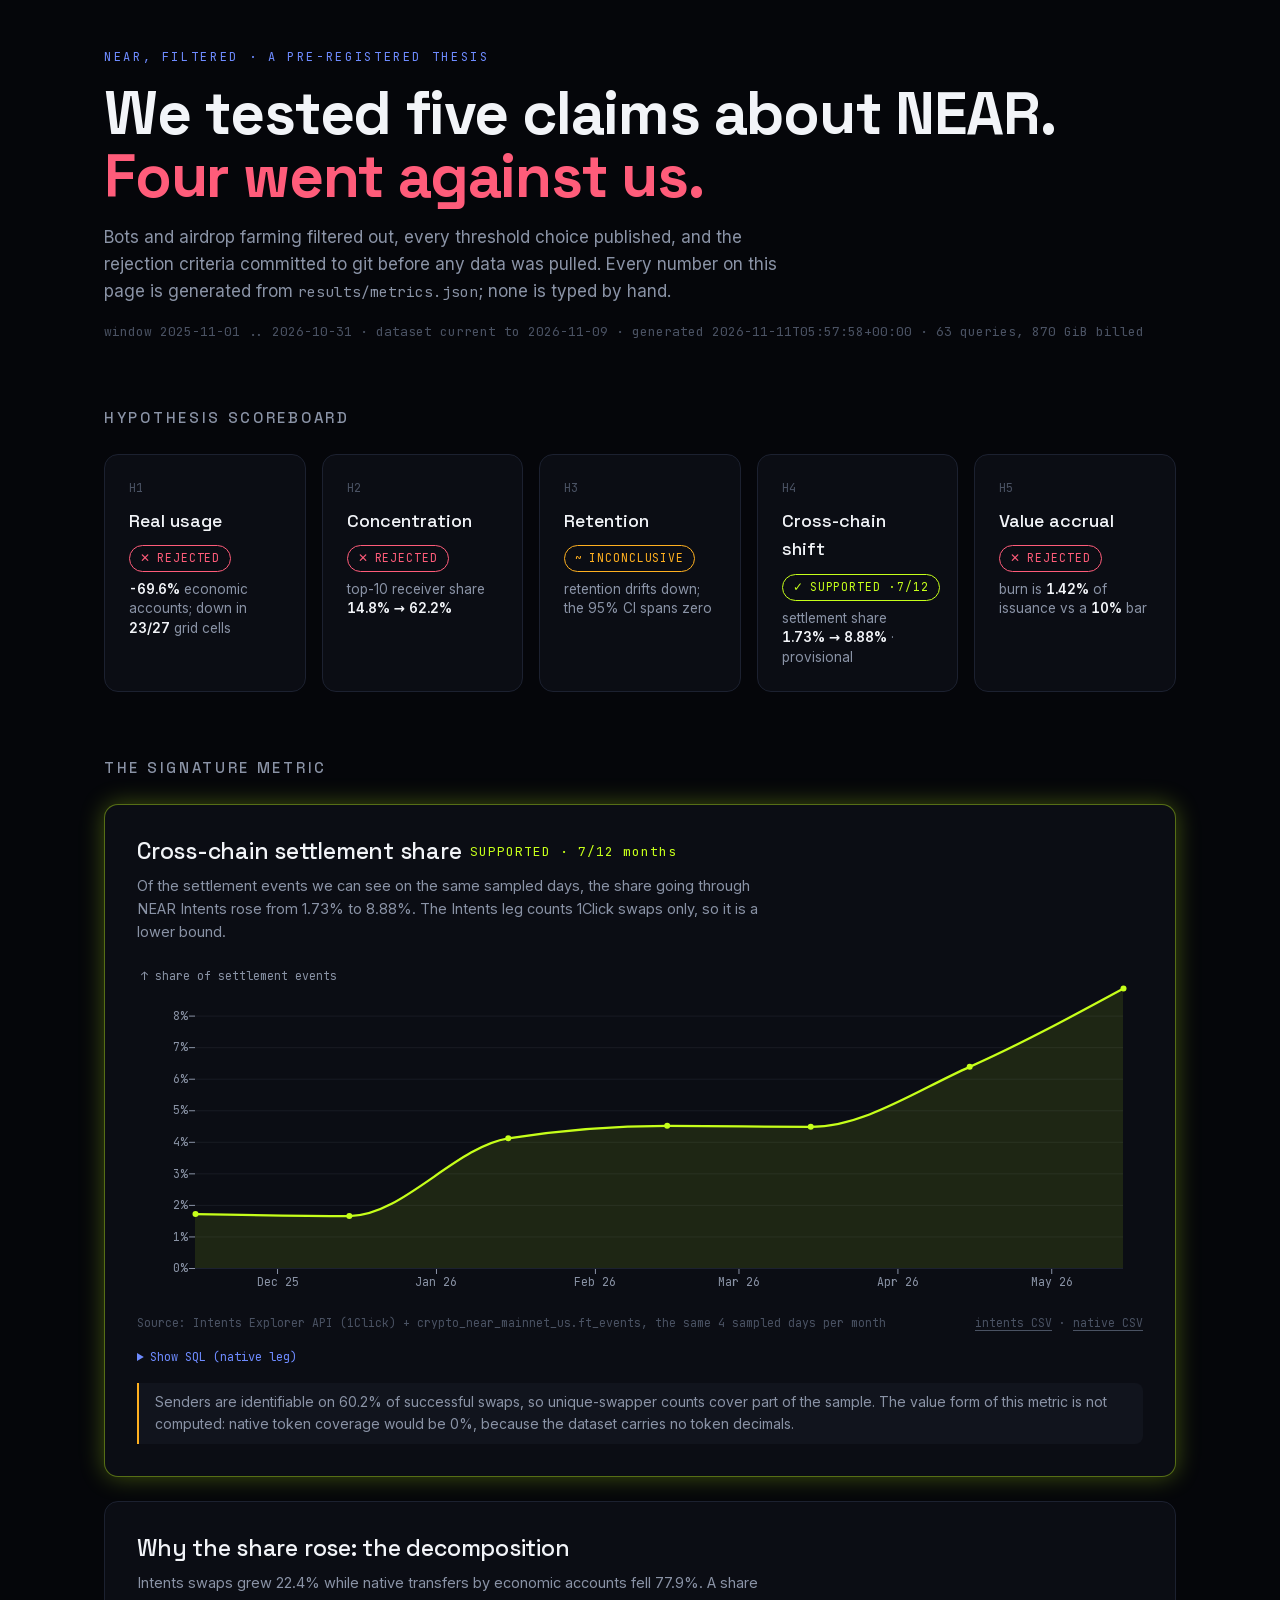
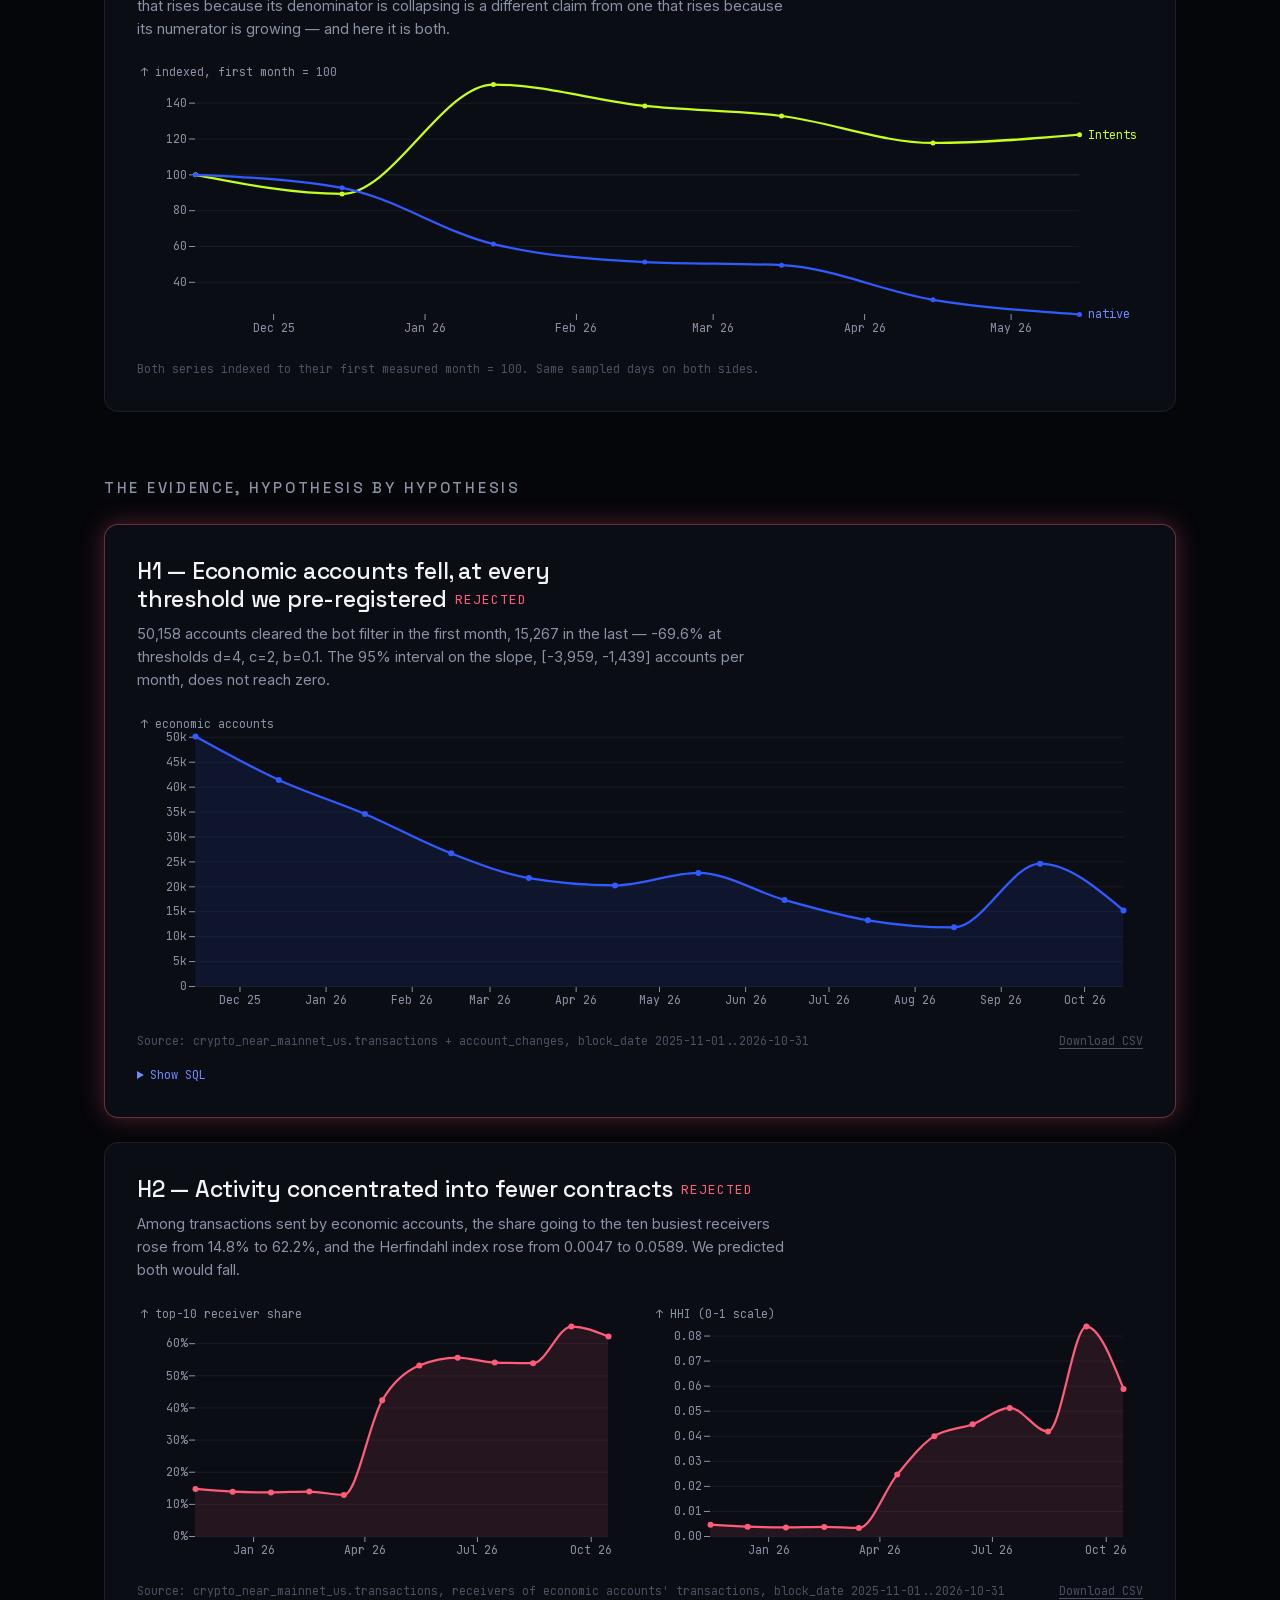
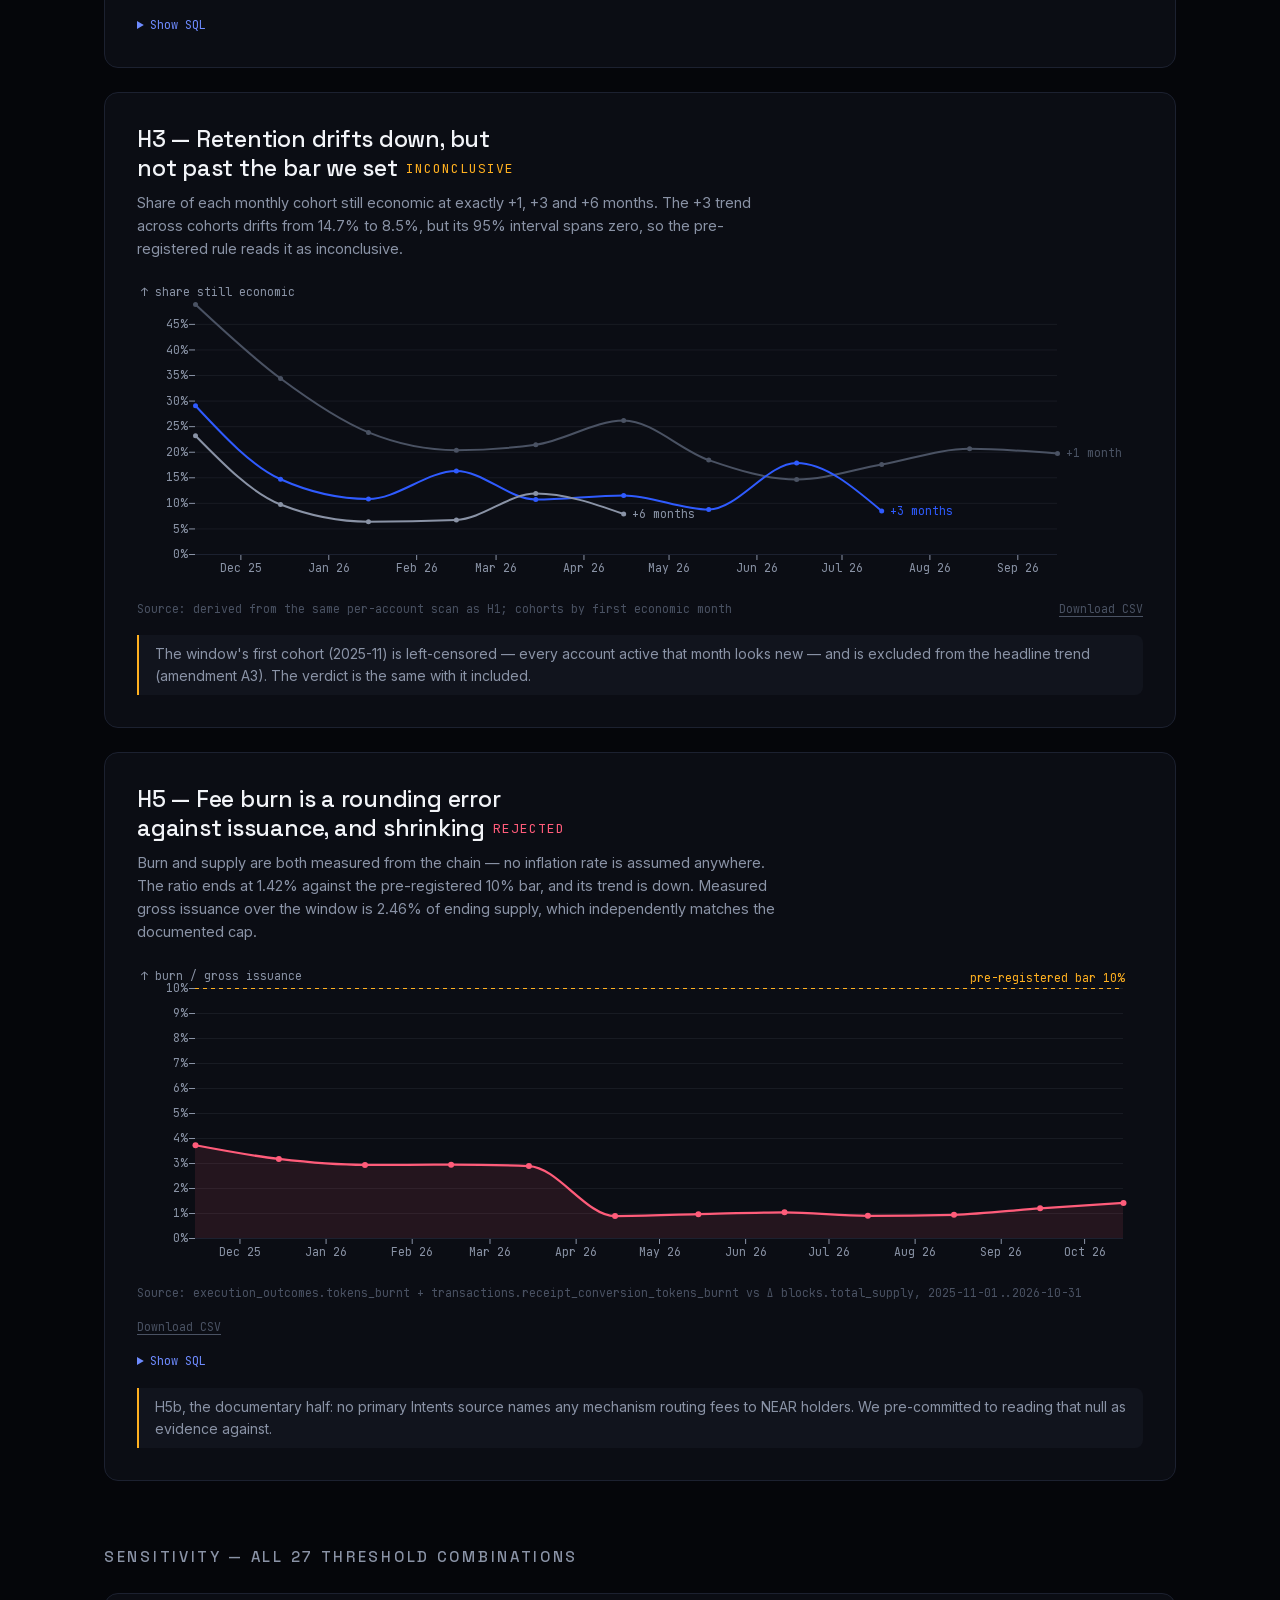
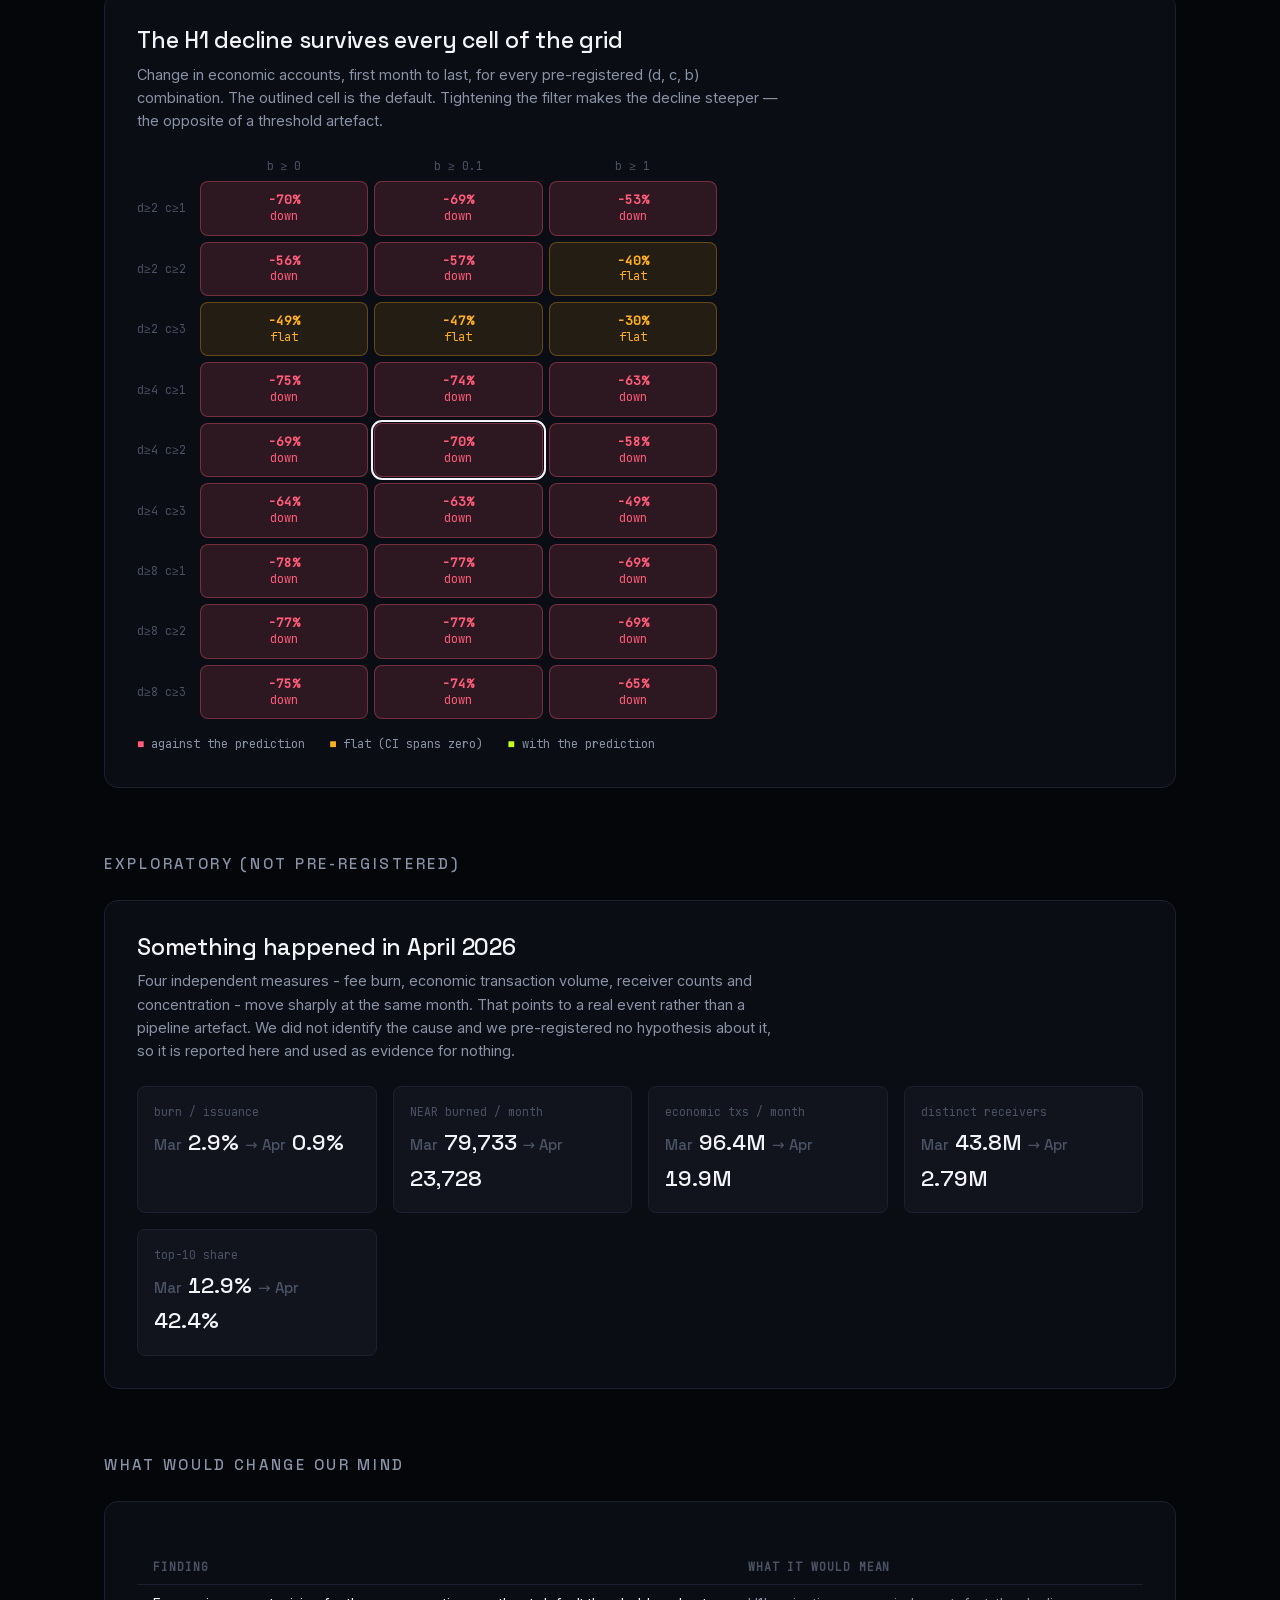
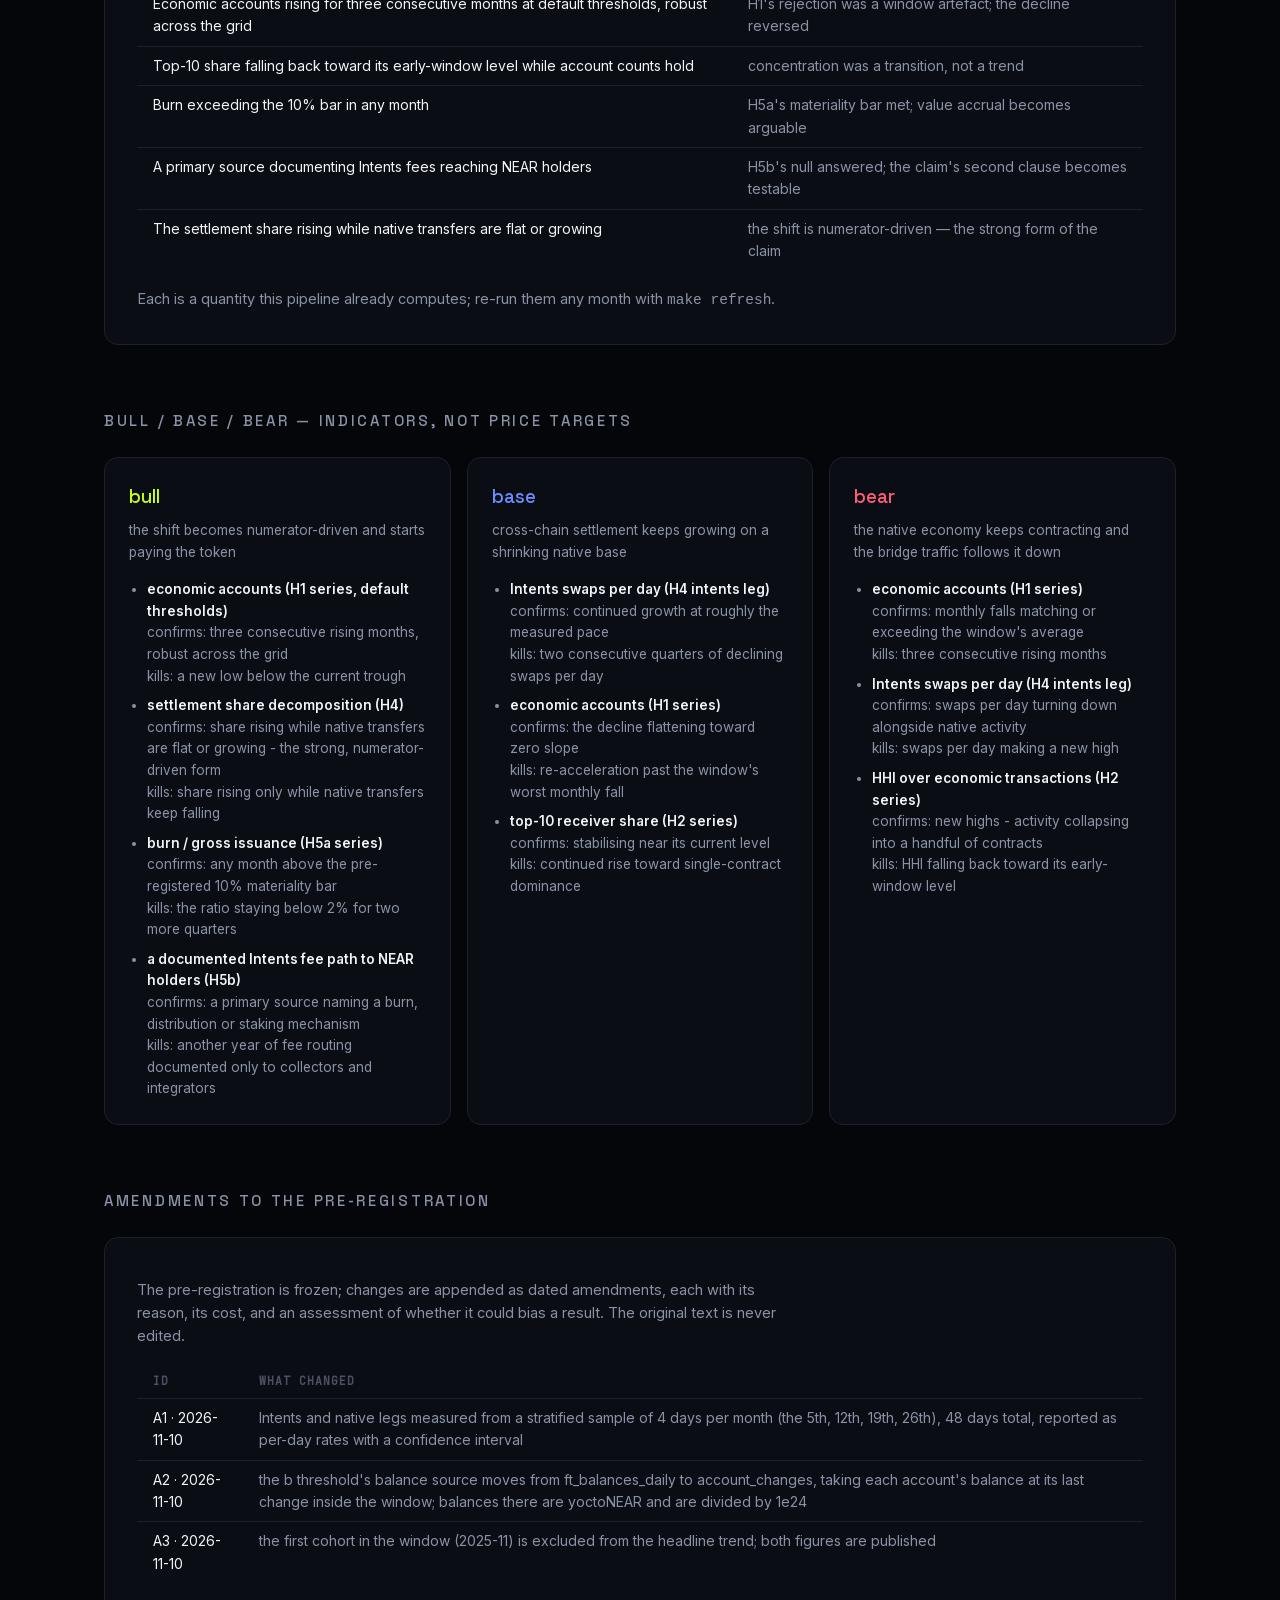
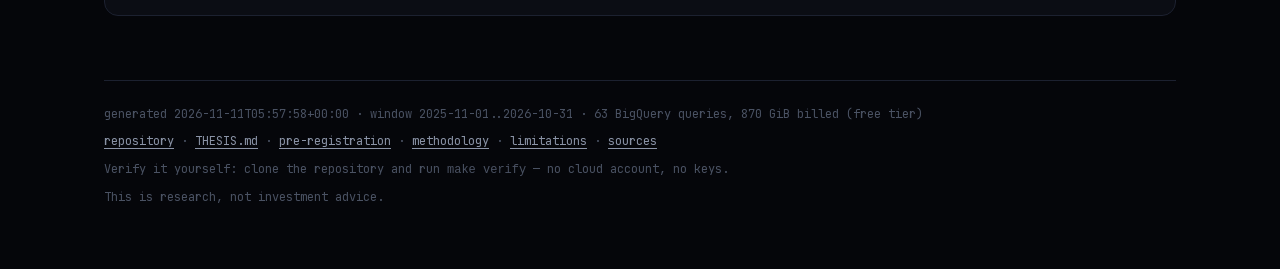
==== site/index.html @ 2d5d74ad "feat: the dashboard One static page: hypothesis scoreboard, the settlement-share signature chart wit" ====
<!doctype html>
<html lang="en">
<head>
<meta charset="utf-8">
<meta name="viewport" content="width=device-width, initial-scale=1">
<title>NEAR, Filtered</title>
<meta name="description" content="A pre-registered, reproducible investment thesis on NEAR. Four of five predictions went against us; we published anyway.">
<link rel="stylesheet" href="styles/fonts.css">
<link rel="stylesheet" href="styles/tokens.css">
<link rel="stylesheet" href="styles/main.css">
</head>
<body>
<a class="skip" href="#signature">Skip to the signature metric</a>

<header>
  <div class="eyebrow">NEAR, Filtered · a pre-registered thesis</div>
  <h1>We tested five claims about NEAR.<br>
      <span class="against">Four went against us.</span></h1>
  <p class="sub">Bots and airdrop farming filtered out, every threshold choice published,
     and the rejection criteria committed to git before any data was pulled.
     Every number on this page is generated from
     <code>results/metrics.json</code>; none is typed by hand.</p>
  <div class="windowline" id="windowline">loading…</div>
</header>

<section aria-label="Hypothesis scoreboard">
  <h2>Hypothesis scoreboard</h2>
  <div class="board" id="board"></div>
</section>

<section id="signature" aria-label="Cross-chain settlement share">
  <h2>The signature metric</h2>
  <div class="panel sig">
    <h3 id="h4-title">Cross-chain settlement share<span class="vw supported" id="h4-vw"></span></h3>
    <p class="plain" id="h4-plain"></p>
    <div class="figure" id="h4-chart" role="img" aria-label="Monthly cross-chain settlement share"></div>
    <div class="source"><span id="h4-source"></span>
      <span><a href="data/h4_intents_daily.csv" download>intents CSV</a> · <a href="data/h4_native_leg.csv" download>native CSV</a></span></div>
    <details class="sql"><summary>Show SQL (native leg)</summary><pre data-sql="sql/h4_native_leg.sql">loading…</pre></details>
    <div class="note" id="h4-note"></div>
  </div>
  <div class="panel">
    <h3>Why the share rose: the decomposition</h3>
    <p class="plain" id="h4d-plain"></p>
    <div class="figure" id="h4d-chart" role="img" aria-label="Intents swaps and native transfers, indexed to their first month"></div>
    <div class="source"><span>Both series indexed to their first measured month = 100. Same sampled days on both sides.</span></div>
  </div>
</section>

<section aria-label="Evidence, one panel per hypothesis">
  <h2>The evidence, hypothesis by hypothesis</h2>

  <div class="panel against-glow" id="h1">
    <h3>H1 — Economic accounts fell, at every threshold we pre-registered<span class="vw rejected" id="h1-vw"></span></h3>
    <p class="plain" id="h1-plain"></p>
    <div class="figure" id="h1-chart" role="img" aria-label="Monthly economic accounts"></div>
    <div class="source"><span id="h1-source"></span><a href="data/h1_series.csv" download>Download CSV</a></div>
    <details class="sql"><summary>Show SQL</summary><pre data-sql="sql/h1_accounts.sql">loading…</pre></details>
  </div>

  <div class="panel" id="h2">
    <h3>H2 — Activity concentrated into fewer contracts<span class="vw rejected" id="h2-vw"></span></h3>
    <p class="plain" id="h2-plain"></p>
    <div class="cols">
      <div class="figure" id="h2-chart-a" role="img" aria-label="Top-10 receiver share by month"></div>
      <div class="figure" id="h2-chart-b" role="img" aria-label="HHI by month"></div>
    </div>
    <div class="source"><span id="h2-source"></span><a href="data/h2_concentration.csv" download>Download CSV</a></div>
    <details class="sql"><summary>Show SQL</summary><pre data-sql="sql/h2_concentration.sql">loading…</pre></details>
  </div>

  <div class="panel" id="h3">
    <h3>H3 — Retention drifts down, but not past the bar we set<span class="vw inconclusive" id="h3-vw"></span></h3>
    <p class="plain" id="h3-plain"></p>
    <div class="figure" id="h3-chart" role="img" aria-label="Cohort retention at one, three and six months"></div>
    <div class="source"><span>Source: derived from the same per-account scan as H1; cohorts by first economic month</span><a href="data/h3_cohorts.csv" download>Download CSV</a></div>
    <div class="note" id="h3-note"></div>
  </div>

  <div class="panel" id="h5">
    <h3>H5 — Fee burn is a rounding error against issuance, and shrinking<span class="vw rejected" id="h5-vw"></span></h3>
    <p class="plain" id="h5-plain"></p>
    <div class="figure" id="h5-chart" role="img" aria-label="Burn as a share of gross issuance, with the pre-registered 10 percent bar"></div>
    <div class="source"><span id="h5-source"></span><a href="data/h5_value_accrual.csv" download>Download CSV</a></div>
    <details class="sql"><summary>Show SQL</summary><pre data-sql="sql/h5_value_accrual.sql">loading…</pre></details>
    <div class="note" id="h5-note"></div>
  </div>
</section>

<section aria-label="Sensitivity analysis">
  <h2>Sensitivity — all 27 threshold combinations</h2>
  <div class="panel">
    <h3>The H1 decline survives every cell of the grid</h3>
    <p class="plain">Change in economic accounts, first month to last, for every pre-registered
       (d, c, b) combination. The outlined cell is the default. Tightening the filter makes the
       decline steeper — the opposite of a threshold artefact.</p>
    <div class="figure heat" id="heat"></div>
    <div class="legend">
      <span class="l1">against the prediction</span>
      <span class="l2">flat (CI spans zero)</span>
      <span class="l3">with the prediction</span>
    </div>
  </div>
</section>

<section aria-label="Exploratory finding">
  <h2>Exploratory (not pre-registered)</h2>
  <div class="panel">
    <h3>Something happened in April 2026</h3>
    <p class="plain" id="exp-plain"></p>
    <div class="stats" id="exp-stats"></div>
  </div>
</section>

<section aria-label="What would change our mind">
  <h2>What would change our mind</h2>
  <div class="panel">
    <table class="t" id="change-table">
      <thead><tr><th>finding</th><th>what it would mean</th></tr></thead>
      <tbody></tbody>
    </table>
    <p class="plain" style="margin-top:var(--s2)">Each is a quantity this pipeline already computes;
       re-run them any month with <code>make refresh</code>.</p>
  </div>
</section>

<section aria-label="Bull, base and bear cases">
  <h2>Bull / base / bear — indicators, not price targets</h2>
  <div class="casegrid" id="cases"></div>
</section>

<section aria-label="Pre-registration amendments">
  <h2>Amendments to the pre-registration</h2>
  <div class="panel">
    <p class="plain">The pre-registration is frozen; changes are appended as dated amendments,
       each with its reason, its cost, and an assessment of whether it could bias a result.
       The original text is never edited.</p>
    <table class="t" id="amendments"><thead><tr><th>id</th><th>what changed</th></tr></thead><tbody></tbody></table>
  </div>
</section>

<footer>
  <span id="provenance"></span>
  <span>
    <a href="https://github.com/sambitsargam/near-filtered">repository</a> ·
    <a href="https://github.com/sambitsargam/near-filtered/blob/main/THESIS.md">THESIS.md</a> ·
    <a href="https://github.com/sambitsargam/near-filtered/blob/main/HYPOTHESES.md">pre-registration</a> ·
    <a href="https://github.com/sambitsargam/near-filtered/blob/main/METHODOLOGY.md">methodology</a> ·
    <a href="https://github.com/sambitsargam/near-filtered/blob/main/LIMITATIONS.md">limitations</a> ·
    <a href="https://github.com/sambitsargam/near-filtered/blob/main/SOURCES.md">sources</a>
  </span>
  <span>Verify it yourself: clone the repository and run <code>make verify</code> — no cloud account, no keys.</span>
  <span>This is research, not investment advice.</span>
</footer>

<script src="vendor/d3.min.js"></script>
<script src="vendor/plot.min.js"></script>
<script src="app.js"></script>
</body>
</html>
---- site/styles/fonts.css ----
/* Self-hosted: files fetched once from Google Fonts (OFL licensed)
   and committed, so the site loads nothing from a third party. */

/* cyrillic-ext */
@font-face {
  font-family: 'Inter';
  font-style: normal;
  font-weight: 400;
  font-display: swap;
  src: url(../fonts/UcC73FwrK3iLTeHuS_nVMrMxCp50SjIa2JL7W0Q5n-wU.woff2) format('woff2');
  unicode-range: U+0460-052F, U+1C80-1C8A, U+20B4, U+2DE0-2DFF, U+A640-A69F, U+FE2E-FE2F;
}
/* cyrillic */
@font-face {
  font-family: 'Inter';
  font-style: normal;
  font-weight: 400;
  font-display: swap;
  src: url(../fonts/UcC73FwrK3iLTeHuS_nVMrMxCp50SjIa0ZL7W0Q5n-wU.woff2) format('woff2');
  unicode-range: U+0301, U+0400-045F, U+0490-0491, U+04B0-04B1, U+2116;
}
/* greek-ext */
@font-face {
  font-family: 'Inter';
  font-style: normal;
  font-weight: 400;
  font-display: swap;
  src: url(../fonts/UcC73FwrK3iLTeHuS_nVMrMxCp50SjIa2ZL7W0Q5n-wU.woff2) format('woff2');
  unicode-range: U+1F00-1FFF;
}
/* greek */
@font-face {
  font-family: 'Inter';
  font-style: normal;
  font-weight: 400;
  font-display: swap;
  src: url(../fonts/UcC73FwrK3iLTeHuS_nVMrMxCp50SjIa1pL7W0Q5n-wU.woff2) format('woff2');
  unicode-range: U+0370-0377, U+037A-037F, U+0384-038A, U+038C, U+038E-03A1, U+03A3-03FF;
}
/* vietnamese */
@font-face {
  font-family: 'Inter';
  font-style: normal;
  font-weight: 400;
  font-display: swap;
  src: url(../fonts/UcC73FwrK3iLTeHuS_nVMrMxCp50SjIa2pL7W0Q5n-wU.woff2) format('woff2');
  unicode-range: U+0102-0103, U+0110-0111, U+0128-0129, U+0168-0169, U+01A0-01A1, U+01AF-01B0, U+0300-0301, U+0303-0304, U+0308-0309, U+0323, U+0329, U+1EA0-1EF9, U+20AB;
}
/* latin-ext */
@font-face {
  font-family: 'Inter';
  font-style: normal;
  font-weight: 400;
  font-display: swap;
  src: url(../fonts/UcC73FwrK3iLTeHuS_nVMrMxCp50SjIa25L7W0Q5n-wU.woff2) format('woff2');
  unicode-range: U+0100-02BA, U+02BD-02C5, U+02C7-02CC, U+02CE-02D7, U+02DD-02FF, U+0304, U+0308, U+0329, U+1D00-1DBF, U+1E00-1E9F, U+1EF2-1EFF, U+2020, U+20A0-20AB, U+20AD-20C4, U+2113, U+2C60-2C7F, U+A720-A7FF;
}
/* latin */
@font-face {
  font-family: 'Inter';
  font-style: normal;
  font-weight: 400;
  font-display: swap;
  src: url(../fonts/UcC73FwrK3iLTeHuS_nVMrMxCp50SjIa1ZL7W0Q5nw.woff2) format('woff2');
  unicode-range: U+0000-00FF, U+0131, U+0152-0153, U+02BB-02BC, U+02C6, U+02DA, U+02DC, U+0304, U+0308, U+0329, U+2000-206F, U+20AC, U+2122, U+2191, U+2193, U+2212, U+2215, U+FEFF, U+FFFD;
}
/* cyrillic-ext */
@font-face {
  font-family: 'Inter';
  font-style: normal;
  font-weight: 600;
  font-display: swap;
  src: url(../fonts/UcC73FwrK3iLTeHuS_nVMrMxCp50SjIa2JL7W0Q5n-wU.woff2) format('woff2');
  unicode-range: U+0460-052F, U+1C80-1C8A, U+20B4, U+2DE0-2DFF, U+A640-A69F, U+FE2E-FE2F;
}
/* cyrillic */
@font-face {
  font-family: 'Inter';
  font-style: normal;
  font-weight: 600;
  font-display: swap;
  src: url(../fonts/UcC73FwrK3iLTeHuS_nVMrMxCp50SjIa0ZL7W0Q5n-wU.woff2) format('woff2');
  unicode-range: U+0301, U+0400-045F, U+0490-0491, U+04B0-04B1, U+2116;
}
/* greek-ext */
@font-face {
  font-family: 'Inter';
  font-style: normal;
  font-weight: 600;
  font-display: swap;
  src: url(../fonts/UcC73FwrK3iLTeHuS_nVMrMxCp50SjIa2ZL7W0Q5n-wU.woff2) format('woff2');
  unicode-range: U+1F00-1FFF;
}
/* greek */
@font-face {
  font-family: 'Inter';
  font-style: normal;
  font-weight: 600;
  font-display: swap;
  src: url(../fonts/UcC73FwrK3iLTeHuS_nVMrMxCp50SjIa1pL7W0Q5n-wU.woff2) format('woff2');
  unicode-range: U+0370-0377, U+037A-037F, U+0384-038A, U+038C, U+038E-03A1, U+03A3-03FF;
}
/* vietnamese */
@font-face {
  font-family: 'Inter';
  font-style: normal;
  font-weight: 600;
  font-display: swap;
  src: url(../fonts/UcC73FwrK3iLTeHuS_nVMrMxCp50SjIa2pL7W0Q5n-wU.woff2) format('woff2');
  unicode-range: U+0102-0103, U+0110-0111, U+0128-0129, U+0168-0169, U+01A0-01A1, U+01AF-01B0, U+0300-0301, U+0303-0304, U+0308-0309, U+0323, U+0329, U+1EA0-1EF9, U+20AB;
}
/* latin-ext */
@font-face {
  font-family: 'Inter';
  font-style: normal;
  font-weight: 600;
  font-display: swap;
  src: url(../fonts/UcC73FwrK3iLTeHuS_nVMrMxCp50SjIa25L7W0Q5n-wU.woff2) format('woff2');
  unicode-range: U+0100-02BA, U+02BD-02C5, U+02C7-02CC, U+02CE-02D7, U+02DD-02FF, U+0304, U+0308, U+0329, U+1D00-1DBF, U+1E00-1E9F, U+1EF2-1EFF, U+2020, U+20A0-20AB, U+20AD-20C4, U+2113, U+2C60-2C7F, U+A720-A7FF;
}
/* latin */
@font-face {
  font-family: 'Inter';
  font-style: normal;
  font-weight: 600;
  font-display: swap;
  src: url(../fonts/UcC73FwrK3iLTeHuS_nVMrMxCp50SjIa1ZL7W0Q5nw.woff2) format('woff2');
  unicode-range: U+0000-00FF, U+0131, U+0152-0153, U+02BB-02BC, U+02C6, U+02DA, U+02DC, U+0304, U+0308, U+0329, U+2000-206F, U+20AC, U+2122, U+2191, U+2193, U+2212, U+2215, U+FEFF, U+FFFD;
}
/* cyrillic-ext */
@font-face {
  font-family: 'JetBrains Mono';
  font-style: normal;
  font-weight: 400;
  font-display: swap;
  src: url(../fonts/tDbY2o-flEEny0FZhsfKu5WU4zr3E_BX0PnT8RD8yKxTN1OVk6OThhvAWV8.woff2) format('woff2');
  unicode-range: U+0460-052F, U+1C80-1C8A, U+20B4, U+2DE0-2DFF, U+A640-A69F, U+FE2E-FE2F;
}
/* cyrillic */
@font-face {
  font-family: 'JetBrains Mono';
  font-style: normal;
  font-weight: 400;
  font-display: swap;
  src: url(../fonts/tDbY2o-flEEny0FZhsfKu5WU4zr3E_BX0PnT8RD8yKxTPlOVk6OThhvAWV8.woff2) format('woff2');
  unicode-range: U+0301, U+0400-045F, U+0490-0491, U+04B0-04B1, U+2116;
}
/* greek */
@font-face {
  font-family: 'JetBrains Mono';
  font-style: normal;
  font-weight: 400;
  font-display: swap;
  src: url(../fonts/tDbY2o-flEEny0FZhsfKu5WU4zr3E_BX0PnT8RD8yKxTOVOVk6OThhvAWV8.woff2) format('woff2');
  unicode-range: U+0370-0377, U+037A-037F, U+0384-038A, U+038C, U+038E-03A1, U+03A3-03FF;
}
/* vietnamese */
@font-face {
  font-family: 'JetBrains Mono';
  font-style: normal;
  font-weight: 400;
  font-display: swap;
  src: url(../fonts/tDbY2o-flEEny0FZhsfKu5WU4zr3E_BX0PnT8RD8yKxTNVOVk6OThhvAWV8.woff2) format('woff2');
  unicode-range: U+0102-0103, U+0110-0111, U+0128-0129, U+0168-0169, U+01A0-01A1, U+01AF-01B0, U+0300-0301, U+0303-0304, U+0308-0309, U+0323, U+0329, U+1EA0-1EF9, U+20AB;
}
/* latin-ext */
@font-face {
  font-family: 'JetBrains Mono';
  font-style: normal;
  font-weight: 400;
  font-display: swap;
  src: url(../fonts/tDbY2o-flEEny0FZhsfKu5WU4zr3E_BX0PnT8RD8yKxTNFOVk6OThhvAWV8.woff2) format('woff2');
  unicode-range: U+0100-02BA, U+02BD-02C5, U+02C7-02CC, U+02CE-02D7, U+02DD-02FF, U+0304, U+0308, U+0329, U+1D00-1DBF, U+1E00-1E9F, U+1EF2-1EFF, U+2020, U+20A0-20AB, U+20AD-20C4, U+2113, U+2C60-2C7F, U+A720-A7FF;
}
/* latin */
@font-face {
  font-family: 'JetBrains Mono';
  font-style: normal;
  font-weight: 400;
  font-display: swap;
  src: url(../fonts/tDbY2o-flEEny0FZhsfKu5WU4zr3E_BX0PnT8RD8yKxTOlOVk6OThhvA.woff2) format('woff2');
  unicode-range: U+0000-00FF, U+0131, U+0152-0153, U+02BB-02BC, U+02C6, U+02DA, U+02DC, U+0304, U+0308, U+0329, U+2000-206F, U+20AC, U+2122, U+2191, U+2193, U+2212, U+2215, U+FEFF, U+FFFD;
}
/* vietnamese */
@font-face {
  font-family: 'Space Grotesk';
  font-style: normal;
  font-weight: 500;
  font-display: swap;
  src: url(../fonts/V8mDoQDjQSkFtoMM3T6r8E7mPb54C_k3HqUtEw.woff2) format('woff2');
  unicode-range: U+0102-0103, U+0110-0111, U+0128-0129, U+0168-0169, U+01A0-01A1, U+01AF-01B0, U+0300-0301, U+0303-0304, U+0308-0309, U+0323, U+0329, U+1EA0-1EF9, U+20AB;
}
/* latin-ext */
@font-face {
  font-family: 'Space Grotesk';
  font-style: normal;
  font-weight: 500;
  font-display: swap;
  src: url(../fonts/V8mDoQDjQSkFtoMM3T6r8E7mPb94C_k3HqUtEw.woff2) format('woff2');
  unicode-range: U+0100-02BA, U+02BD-02C5, U+02C7-02CC, U+02CE-02D7, U+02DD-02FF, U+0304, U+0308, U+0329, U+1D00-1DBF, U+1E00-1E9F, U+1EF2-1EFF, U+2020, U+20A0-20AB, U+20AD-20C4, U+2113, U+2C60-2C7F, U+A720-A7FF;
}
/* latin */
@font-face {
  font-family: 'Space Grotesk';
  font-style: normal;
  font-weight: 500;
  font-display: swap;
  src: url(../fonts/V8mDoQDjQSkFtoMM3T6r8E7mPbF4C_k3HqU.woff2) format('woff2');
  unicode-range: U+0000-00FF, U+0131, U+0152-0153, U+02BB-02BC, U+02C6, U+02DA, U+02DC, U+0304, U+0308, U+0329, U+2000-206F, U+20AC, U+2122, U+2191, U+2193, U+2212, U+2215, U+FEFF, U+FFFD;
}
/* vietnamese */
@font-face {
  font-family: 'Space Grotesk';
  font-style: normal;
  font-weight: 700;
  font-display: swap;
  src: url(../fonts/V8mDoQDjQSkFtoMM3T6r8E7mPb54C_k3HqUtEw.woff2) format('woff2');
  unicode-range: U+0102-0103, U+0110-0111, U+0128-0129, U+0168-0169, U+01A0-01A1, U+01AF-01B0, U+0300-0301, U+0303-0304, U+0308-0309, U+0323, U+0329, U+1EA0-1EF9, U+20AB;
}
/* latin-ext */
@font-face {
  font-family: 'Space Grotesk';
  font-style: normal;
  font-weight: 700;
  font-display: swap;
  src: url(../fonts/V8mDoQDjQSkFtoMM3T6r8E7mPb94C_k3HqUtEw.woff2) format('woff2');
  unicode-range: U+0100-02BA, U+02BD-02C5, U+02C7-02CC, U+02CE-02D7, U+02DD-02FF, U+0304, U+0308, U+0329, U+1D00-1DBF, U+1E00-1E9F, U+1EF2-1EFF, U+2020, U+20A0-20AB, U+20AD-20C4, U+2113, U+2C60-2C7F, U+A720-A7FF;
}
/* latin */
@font-face {
  font-family: 'Space Grotesk';
  font-style: normal;
  font-weight: 700;
  font-display: swap;
  src: url(../fonts/V8mDoQDjQSkFtoMM3T6r8E7mPbF4C_k3HqU.woff2) format('woff2');
  unicode-range: U+0000-00FF, U+0131, U+0152-0153, U+02BB-02BC, U+02C6, U+02DA, U+02DC, U+0304, U+0308, U+0329, U+2000-206F, U+20AC, U+2122, U+2191, U+2193, U+2212, U+2215, U+FEFF, U+FFFD;
}
---- site/styles/tokens.css ----
/* Design tokens — the only colors, radii and spacing the site may use.
   A research terminal for sceptical readers: the data is the hero, so the
   palette stays dark and quiet and the accents mean something.

     cobalt  NEAR-native series, links, focus
     lime    supported by the evidence / the headline metric
     coral   evidence against / REJECTED — given equal weight to lime
     amber   inconclusive

   Color is never the only signal: every verdict also carries its word. */
:root {
  /* surfaces */
  --bg:        #05060A;
  --surface:   #0B0D14;
  --surface-2: #11141D;
  --border:    #1C2130;

  /* text */
  --text:       #F2F4F8;
  --text-muted: #8A93A6;
  --text-faint: #4A5263;

  /* semantics */
  --cobalt:      #2F5BFF;
  --cobalt-soft: #6E8BFF;
  --lime:        #C6FF1A;
  --coral:       #FF5C7A;
  --amber:       #FFB020;

  /* the one permitted glow — active chart / selected card only, never text */
  --glow-cobalt: 0 0 24px rgba(47, 91, 255, 0.3);
  --glow-lime:   0 0 24px rgba(198, 255, 26, 0.3);
  --glow-coral:  0 0 24px rgba(255, 92, 122, 0.3);

  /* shape & rhythm: 8px grid, 14px card radius */
  --radius: 14px;
  --s1: 8px;  --s2: 16px;  --s3: 24px;  --s4: 32px;  --s6: 48px;  --s8: 64px;

  /* type */
  --font-display: "Space Grotesk", system-ui, sans-serif;
  --font-body: "Inter", system-ui, sans-serif;
  --font-mono: "JetBrains Mono", ui-monospace, monospace;
}
---- site/styles/main.css ----
/* NEAR, Filtered — layout and components. Tokens come from tokens.css and
   are the only colors used here. */
* { box-sizing: border-box; margin: 0; }
html { color-scheme: dark; scroll-behavior: smooth; }
@media (prefers-reduced-motion: reduce) { html { scroll-behavior: auto; } }

body {
  background: var(--bg); color: var(--text);
  font-family: var(--font-body); font-size: 17px; line-height: 1.6;
  -webkit-font-smoothing: antialiased;
  padding: var(--s6) var(--s3) var(--s8);
  max-width: 1120px; margin: 0 auto;
}
a { color: var(--cobalt-soft); text-underline-offset: 3px; }
a:focus-visible, summary:focus-visible, button:focus-visible {
  outline: 2px solid var(--cobalt); outline-offset: 2px; border-radius: 4px;
}
.skip {
  position: absolute; left: -9999px; top: 0; background: var(--surface);
  color: var(--text); padding: var(--s1) var(--s2); z-index: 10;
}
.skip:focus { left: var(--s2); }

.eyebrow {
  font-family: var(--font-mono); font-size: 12px; letter-spacing: 0.22em;
  color: var(--cobalt-soft); text-transform: uppercase;
}
h1 {
  font-family: var(--font-display); font-weight: 700;
  font-size: clamp(34px, 5.4vw, 60px); line-height: 1.04;
  letter-spacing: -0.02em; margin: var(--s2) 0; text-wrap: balance;
}
h1 .against { color: var(--coral); }
h1 .for { color: var(--lime); }
.sub { color: var(--text-muted); max-width: 64ch; }
.sub code, .windowline { font-family: var(--font-mono); font-size: 0.85em; }
.windowline { font-size: 13px; color: var(--text-faint); margin-top: var(--s2); }

section { margin-top: var(--s8); }
h2 {
  font-family: var(--font-display); font-weight: 500; font-size: 15px;
  letter-spacing: 0.18em; text-transform: uppercase; color: var(--text-muted);
  margin-bottom: var(--s3);
}

/* scoreboard */
.board { display: grid; grid-template-columns: repeat(auto-fit, minmax(200px, 1fr)); gap: var(--s2); }
.card {
  background: var(--surface); border: 1px solid var(--border);
  border-radius: var(--radius); padding: var(--s3);
  display: flex; flex-direction: column; gap: var(--s1);
  color: inherit; text-decoration: none; transition: border-color 150ms ease-out;
}
a.card:hover { border-color: var(--text-faint); }
.card .hid { font-family: var(--font-mono); font-size: 12px; color: var(--text-faint); }
.card .hname { font-family: var(--font-display); font-weight: 500; font-size: 18px; }
.chip {
  align-self: flex-start; font-family: var(--font-mono); font-size: 11.5px;
  letter-spacing: 0.08em; padding: 3px 10px; border-radius: 999px;
  border: 1px solid; margin-top: 2px; white-space: nowrap;
}
.chip::before { margin-right: 6px; }
.chip.rejected     { color: var(--coral); border-color: var(--coral); } .chip.rejected::before { content: "✕"; }
.chip.supported    { color: var(--lime);  border-color: var(--lime);  } .chip.supported::before { content: "✓"; }
.chip.inconclusive { color: var(--amber); border-color: var(--amber); } .chip.inconclusive::before { content: "~"; }
.card .one { font-size: 13.5px; color: var(--text-muted); line-height: 1.45; }
.card .one strong { color: var(--text); font-variant-numeric: tabular-nums; }

/* panels */
.panel {
  background: var(--surface); border: 1px solid var(--border);
  border-radius: var(--radius); padding: var(--s4);
}
.panel + .panel { margin-top: var(--s3); }
.panel.sig { border-color: rgba(198,255,26,0.4); box-shadow: var(--glow-lime); }
.panel.against-glow { border-color: rgba(255,92,122,0.4); box-shadow: var(--glow-coral); }
.panel h3 {
  font-family: var(--font-display); font-weight: 500; font-size: 23px;
  letter-spacing: -0.01em; line-height: 1.25; max-width: 44ch; text-wrap: balance;
}
.panel h3 .vw { font-family: var(--font-mono); font-size: 13px; letter-spacing: 0.08em; vertical-align: 3px; margin-left: 8px; }
.vw.rejected { color: var(--coral); } .vw.supported { color: var(--lime); } .vw.inconclusive { color: var(--amber); }
.panel .plain { color: var(--text-muted); font-size: 14.5px; margin-top: var(--s1); max-width: 72ch; }
.figure { margin-top: var(--s3); min-height: 60px; }
.cols { display: grid; grid-template-columns: 1fr 1fr; gap: var(--s3); }
@media (max-width: 760px) { .cols { grid-template-columns: 1fr; } }
.source {
  font-family: var(--font-mono); font-size: 11.5px; color: var(--text-faint);
  margin-top: var(--s2); display: flex; justify-content: space-between; gap: var(--s2); flex-wrap: wrap;
}
.source a { color: var(--text-faint); }
details.sql { margin-top: var(--s2); }
details.sql summary { font-family: var(--font-mono); font-size: 12px; color: var(--cobalt-soft); cursor: pointer; }
details.sql pre {
  margin-top: var(--s2); background: var(--bg); border: 1px solid var(--border);
  border-radius: 8px; padding: var(--s2); overflow-x: auto;
  font-family: var(--font-mono); font-size: 12px; line-height: 1.55; color: var(--text-muted);
  max-height: 420px;
}
.note {
  border-left: 2px solid var(--amber); padding: var(--s1) var(--s2);
  color: var(--text-muted); font-size: 14px; margin-top: var(--s2);
  background: var(--surface-2); border-radius: 0 8px 8px 0;
}

/* heatmap */
.heat { display: grid; grid-template-columns: auto repeat(3, 1fr); gap: 6px; max-width: 580px; }
.heat .corner, .heat .coltag, .heat .rowtag {
  font-family: var(--font-mono); font-size: 11.5px; color: var(--text-faint);
  display: flex; align-items: center; justify-content: center;
}
.heat .rowtag { justify-content: flex-end; padding-right: var(--s1); white-space: nowrap; }
.cell {
  border-radius: 8px; padding: 10px 6px; text-align: center;
  font-family: var(--font-mono); font-size: 12px; line-height: 1.3;
  border: 1px solid transparent;
}
.cell b { display: block; font-size: 13px; }
.cell.against { background: rgba(255,92,122,0.14); color: var(--coral); border-color: rgba(255,92,122,0.35); }
.cell.flat    { background: rgba(255,176,32,0.10); color: var(--amber); border-color: rgba(255,176,32,0.30); }
.cell.with    { background: rgba(198,255,26,0.10); color: var(--lime); border-color: rgba(198,255,26,0.30); }
.cell.default-cell { outline: 2px solid var(--text); outline-offset: 1px; }
.legend { display: flex; gap: var(--s3); margin-top: var(--s2); font-family: var(--font-mono); font-size: 12px; color: var(--text-muted); flex-wrap: wrap; }
.legend span::before { content: "■ "; }
.legend .l1::before { color: var(--coral); } .legend .l2::before { color: var(--amber); } .legend .l3::before { color: var(--lime); }

/* stat rows (exploratory) */
.stats { display: grid; grid-template-columns: repeat(auto-fit, minmax(200px, 1fr)); gap: var(--s2); margin-top: var(--s3); }
.stat { background: var(--surface-2); border: 1px solid var(--border); border-radius: 8px; padding: var(--s2); }
.stat .k { font-family: var(--font-mono); font-size: 11.5px; color: var(--text-faint); }
.stat .v { font-family: var(--font-display); font-size: 22px; margin-top: 4px; font-variant-numeric: tabular-nums; }
.stat .v .dim { color: var(--text-faint); font-size: 15px; }

/* tables */
table.t { width: 100%; border-collapse: collapse; margin-top: var(--s2); font-size: 14px; }
table.t th {
  text-align: left; font-family: var(--font-mono); font-size: 11.5px;
  letter-spacing: 0.08em; text-transform: uppercase; color: var(--text-faint);
  padding: var(--s1) var(--s2); border-bottom: 1px solid var(--border);
}
table.t td { padding: var(--s1) var(--s2); border-bottom: 1px solid var(--border); color: var(--text-muted); vertical-align: top; }
table.t td:first-child { color: var(--text); }
table.t tr:last-child td { border-bottom: none; }

.casegrid { display: grid; grid-template-columns: repeat(auto-fit, minmax(280px, 1fr)); gap: var(--s2); }
.case { background: var(--surface); border: 1px solid var(--border); border-radius: var(--radius); padding: var(--s3); }
.case h4 { font-family: var(--font-display); font-size: 19px; font-weight: 500; }
.case .stance { color: var(--text-muted); font-size: 13.5px; margin: var(--s1) 0 var(--s2); }
.case ul { margin: 0; padding-left: 18px; font-size: 13.5px; color: var(--text-muted); display: grid; gap: var(--s1); }
.case li b { color: var(--text); font-weight: 600; }
.case.bull h4 { color: var(--lime); } .case.bear h4 { color: var(--coral); } .case.base h4 { color: var(--cobalt-soft); }

footer { margin-top: var(--s8); border-top: 1px solid var(--border); padding-top: var(--s3);
  font-family: var(--font-mono); font-size: 12px; color: var(--text-faint); display: grid; gap: var(--s1); }
footer a { color: var(--text-muted); }

/* No draw-in animation: panels hidden until a JS observer fires meant the
   whole page below the fold went missing in any context where the observer
   does not run. The content is the point; it is never gated on script. */
@media (max-width: 480px) { body { padding: var(--s4) var(--s2) var(--s6); } .panel { padding: var(--s3); } }
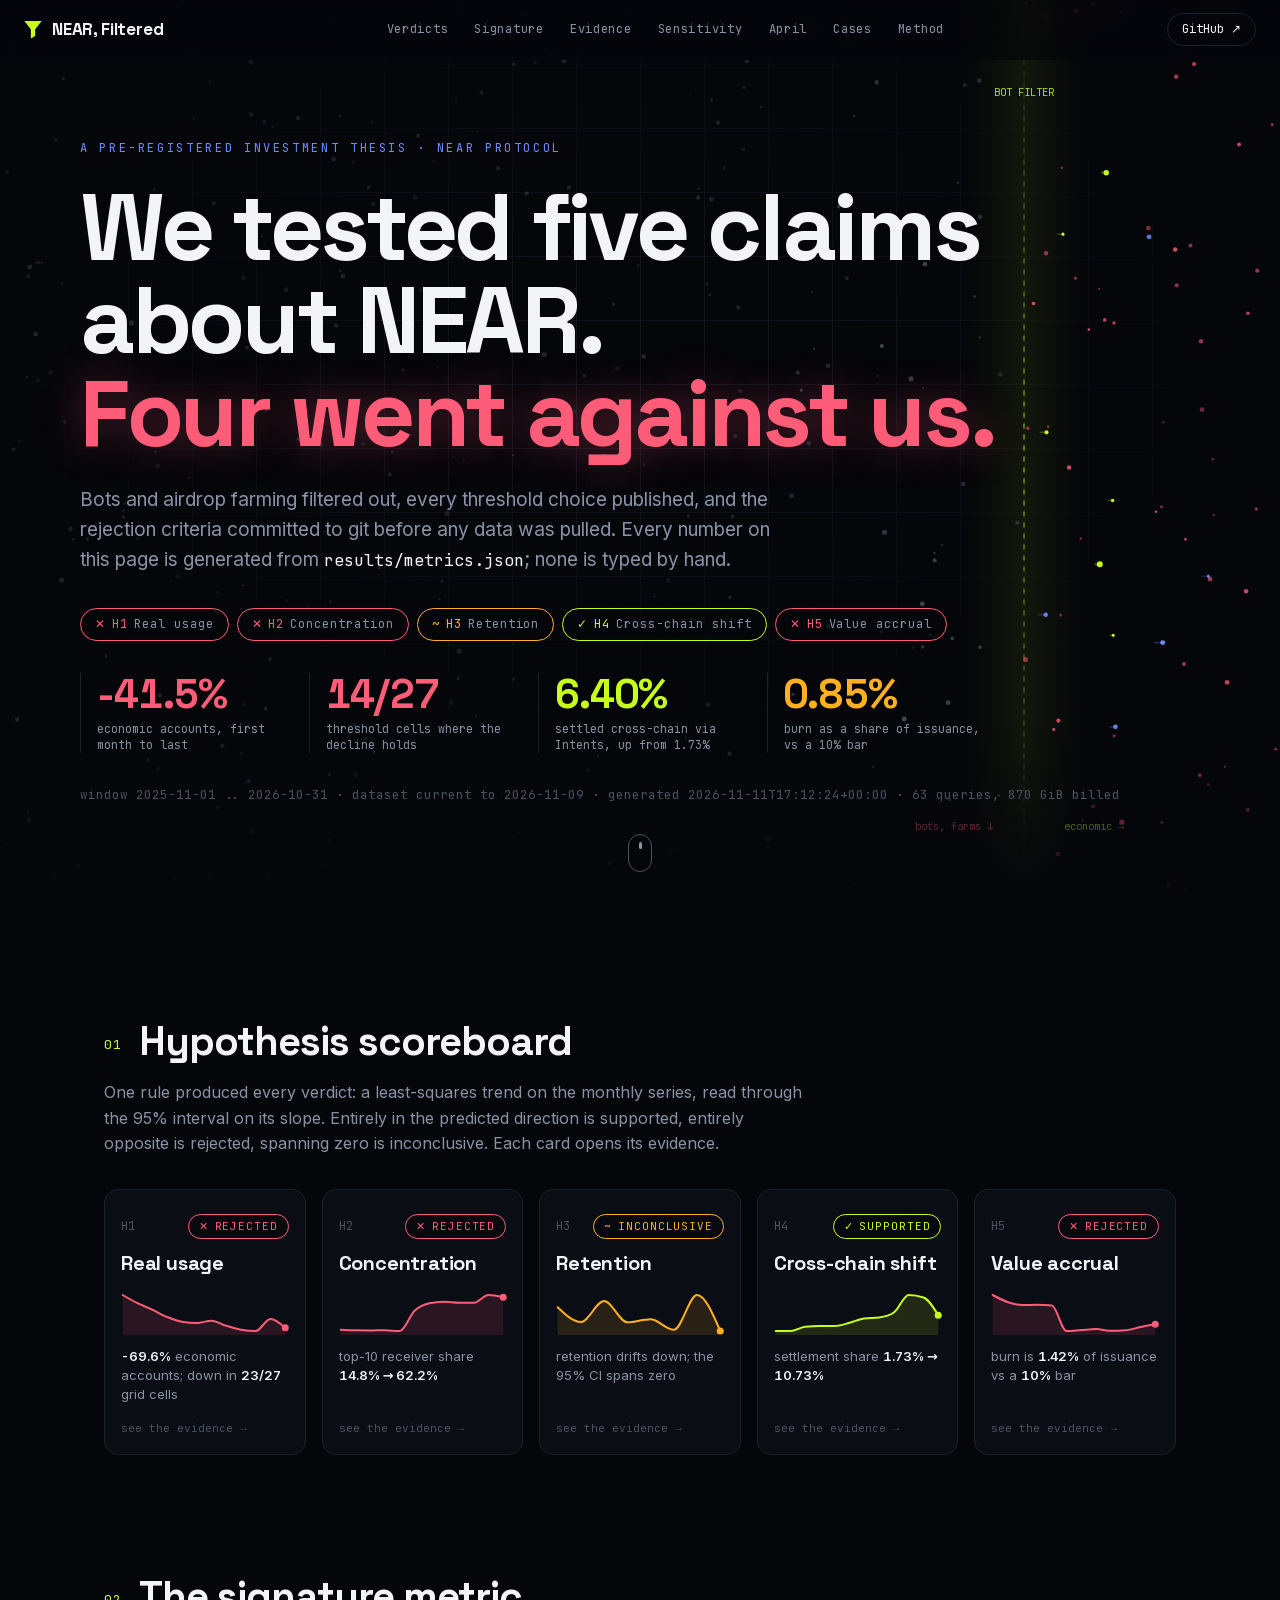
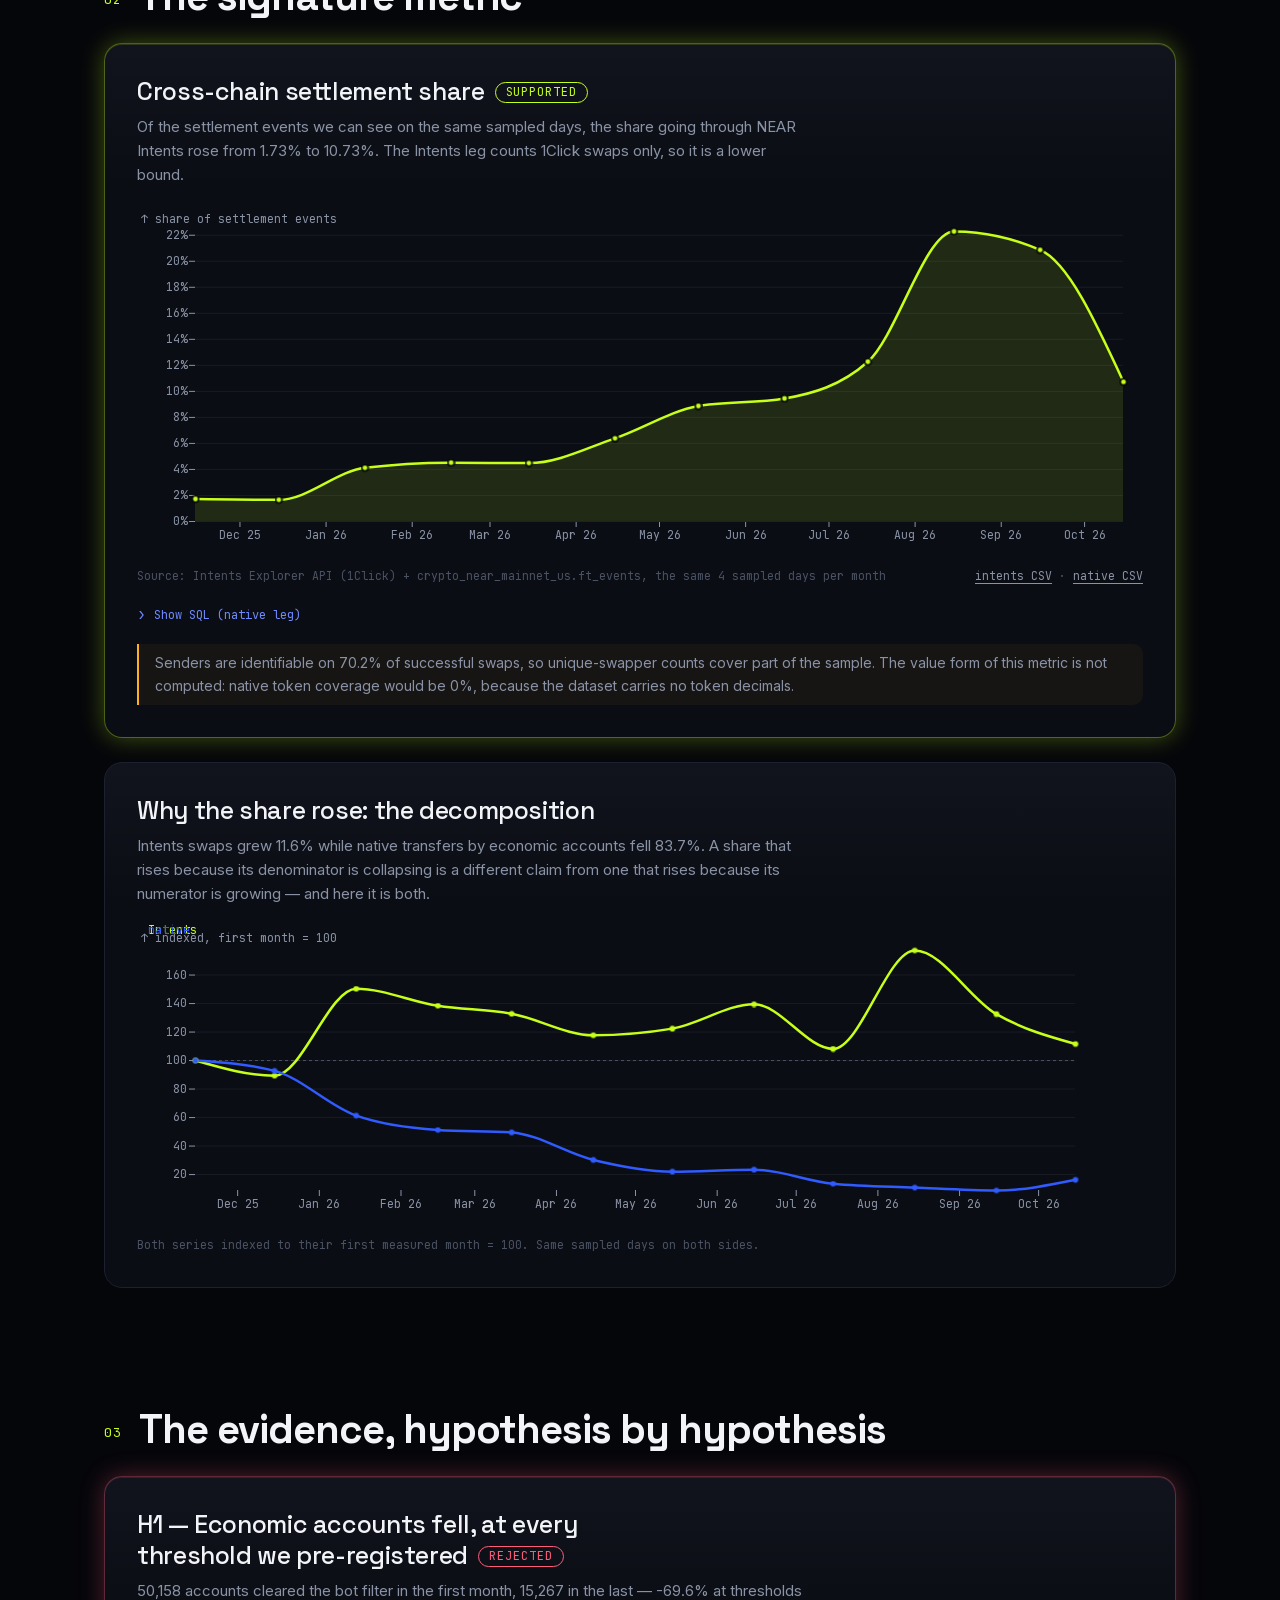
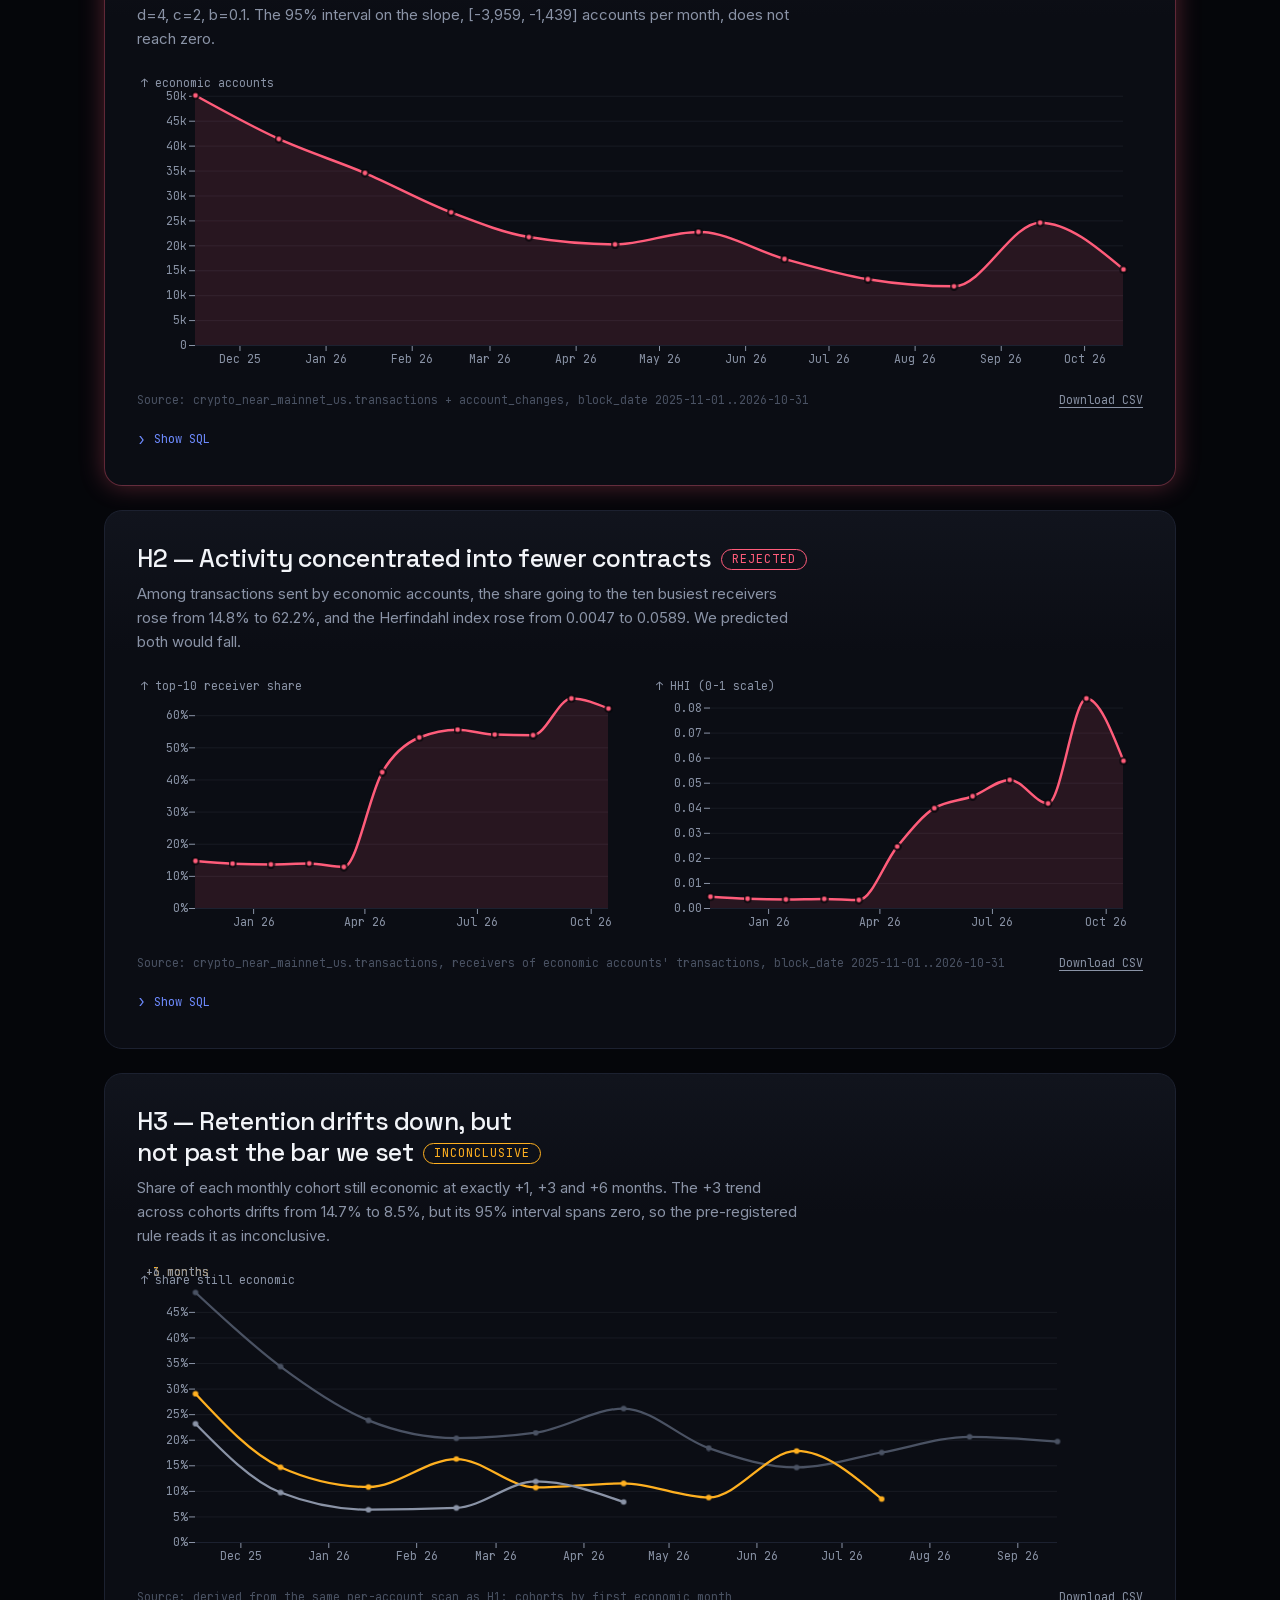
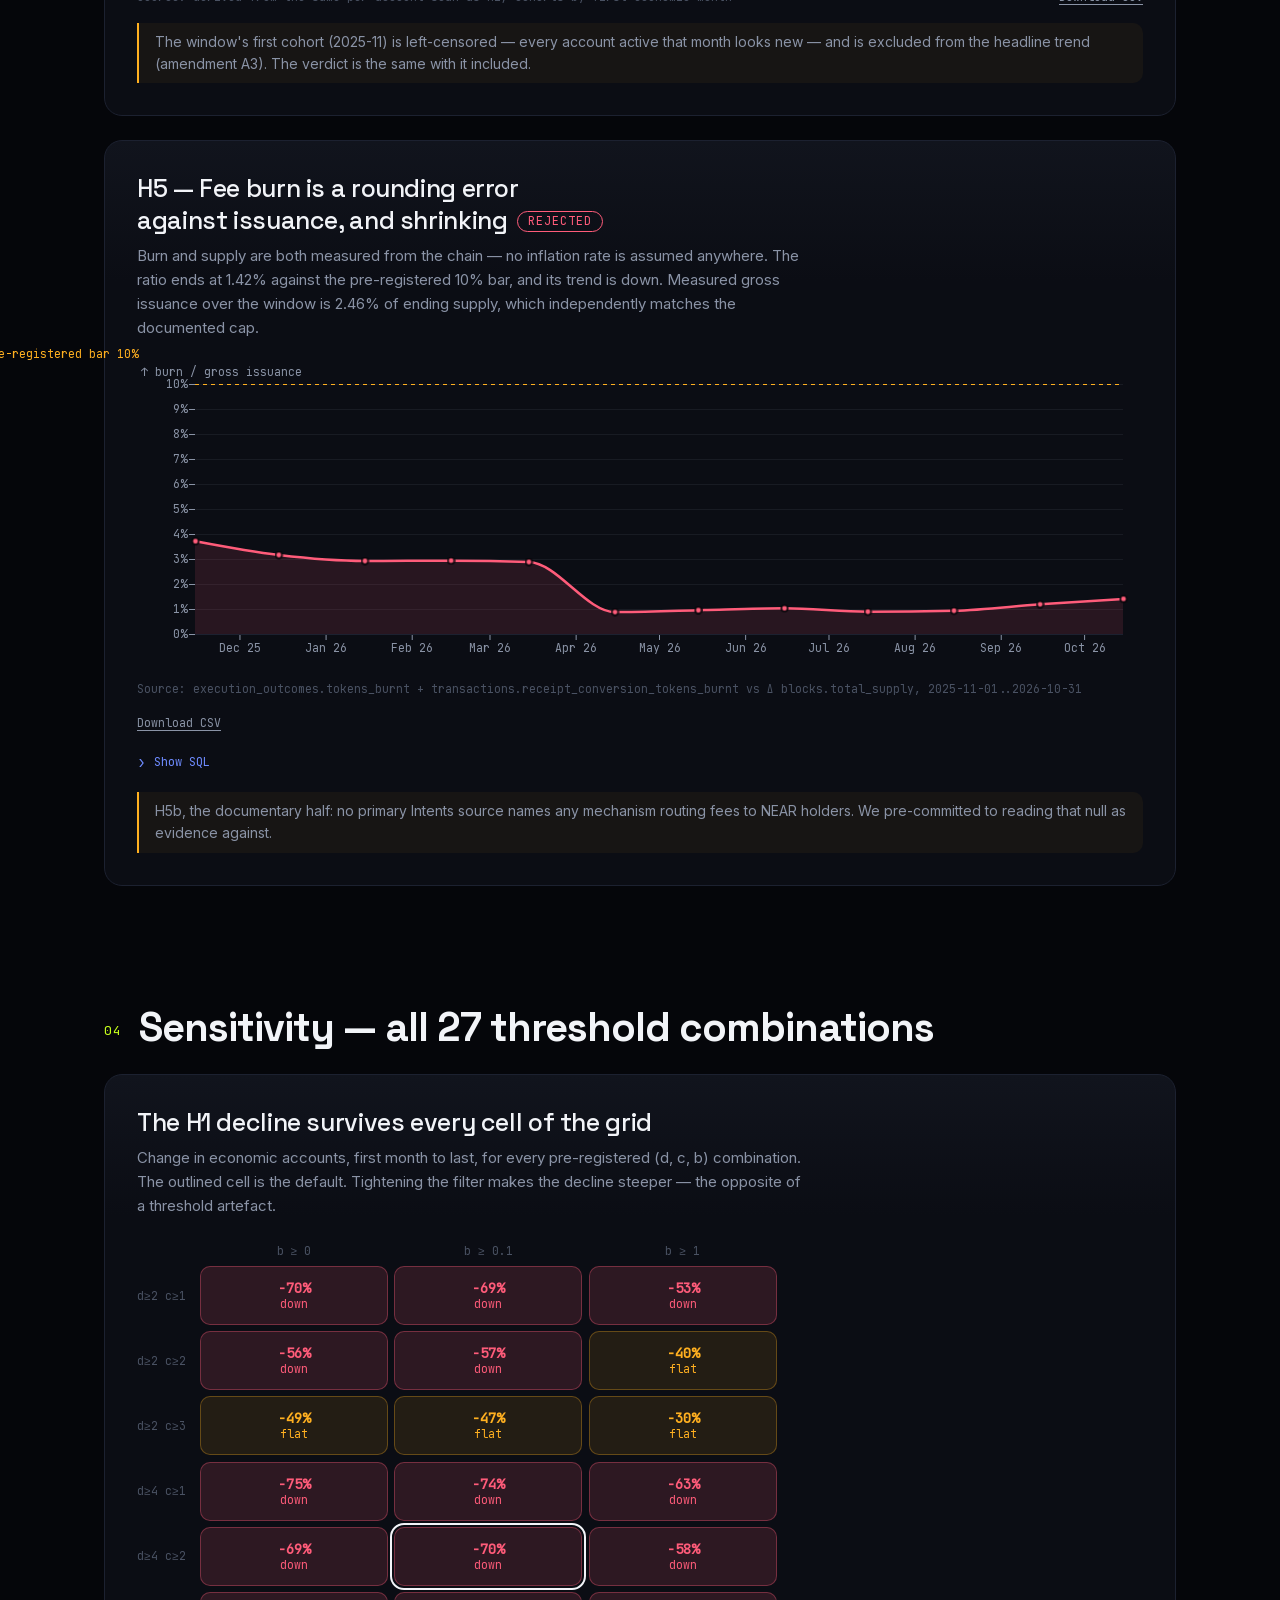
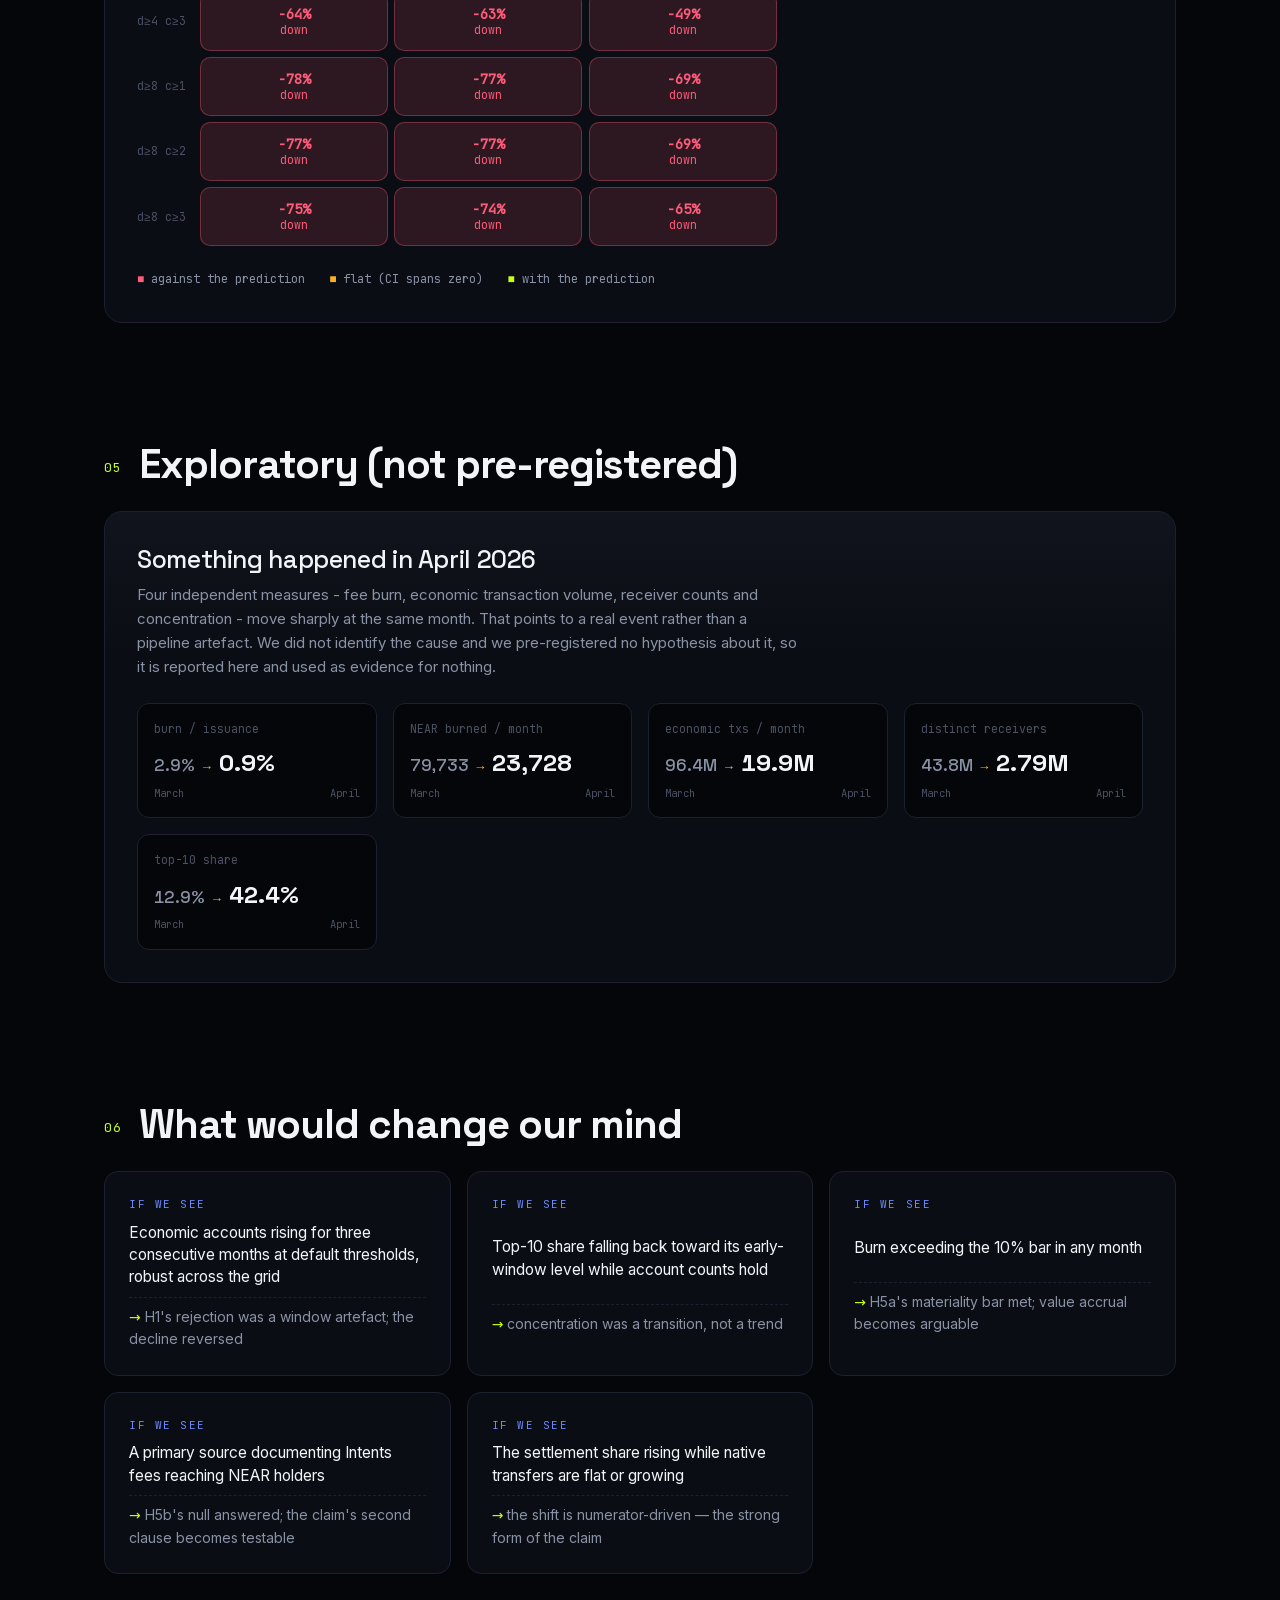
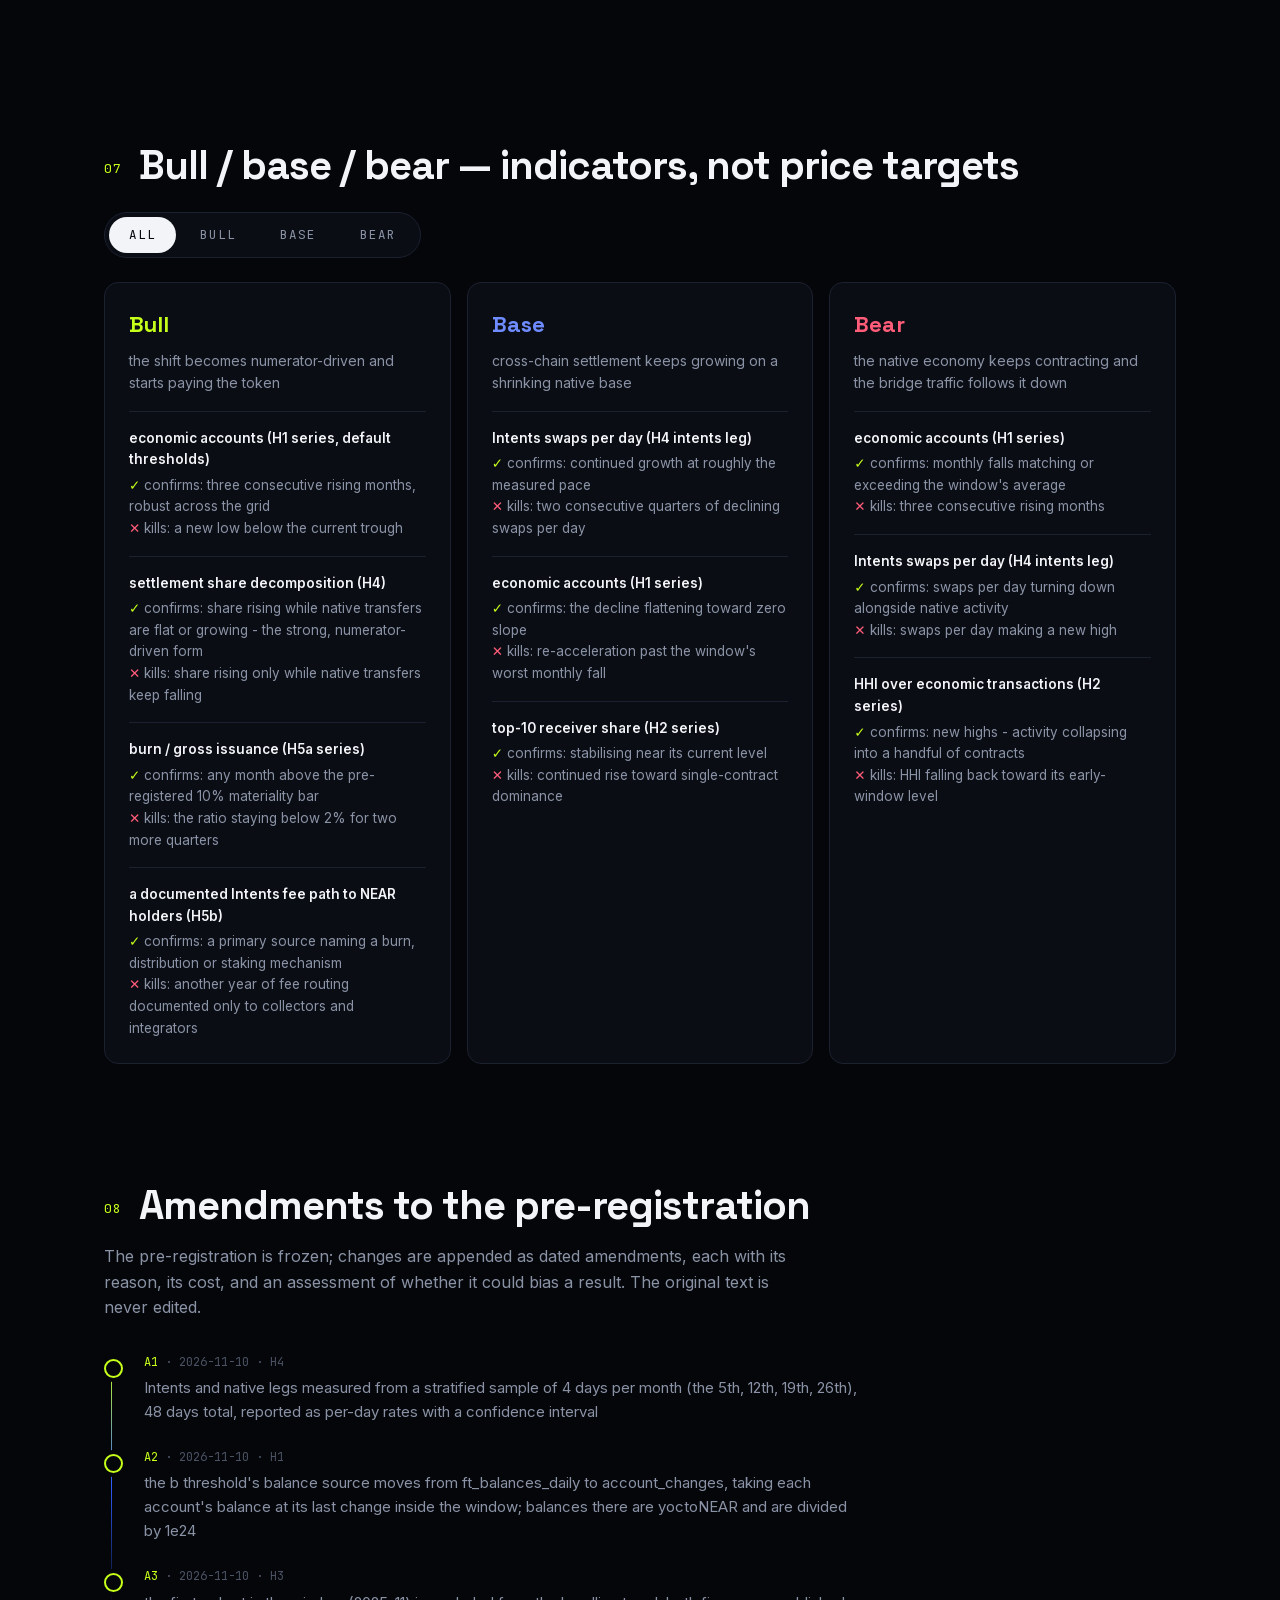
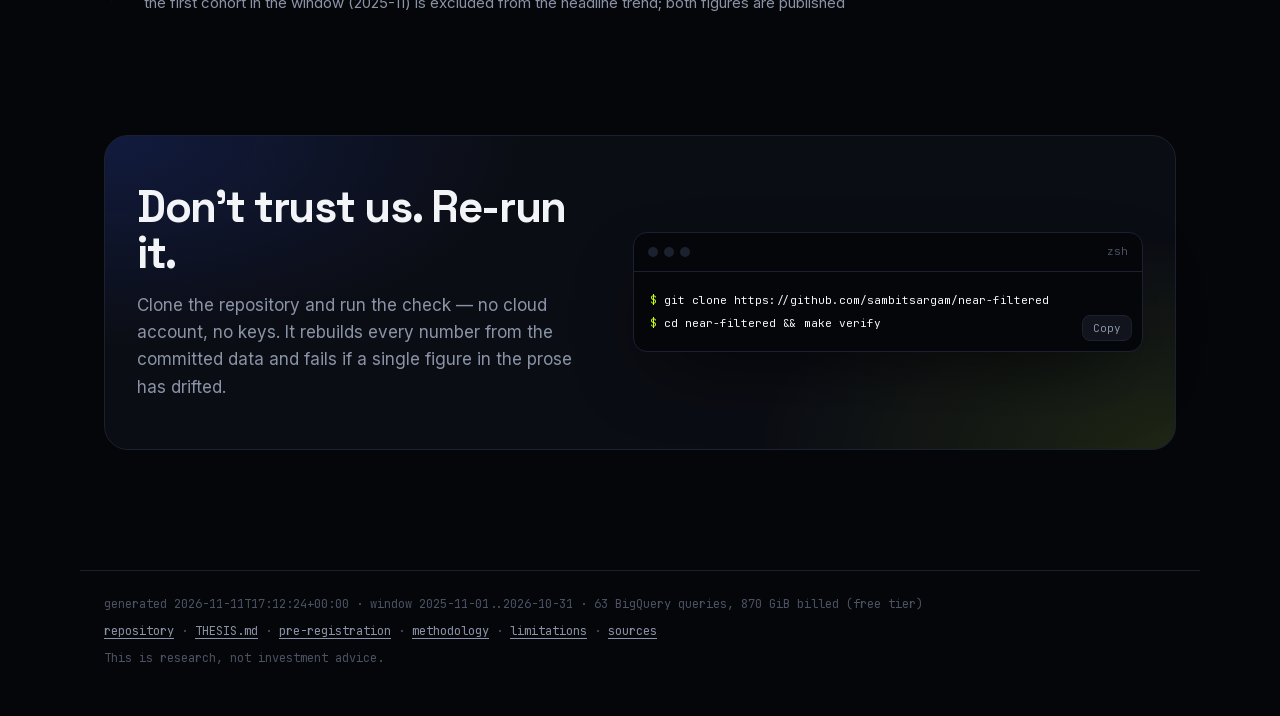
==== commit 329afac7: "feat(site): animated hero, scroll-spy nav, chart draw-in and interactive panels" ====
--- a/site/index.html
+++ b/site/index.html
@@ -5,32 +5,75 @@
 <meta name="viewport" content="width=device-width, initial-scale=1">
 <title>NEAR, Filtered</title>
 <meta name="description" content="A pre-registered, reproducible investment thesis on NEAR. Four of five predictions went against us; we published anyway.">
+<meta name="theme-color" content="#05060A">
+<meta property="og:title" content="NEAR, Filtered — we tested five claims; four went against us">
+<meta property="og:description" content="Bot-filtered, pre-registered, every number generated from the data. Verify it yourself with make verify.">
+<meta property="og:type" content="website">
+<meta property="og:image" content="og.png">
+<meta name="twitter:card" content="summary_large_image">
+<meta name="twitter:image" content="og.png">
+<link rel="icon" href="data:image/svg+xml,%3Csvg xmlns='http://www.w3.org/2000/svg' viewBox='0 0 32 32'%3E%3Crect width='32' height='32' rx='8' fill='%2305060A'/%3E%3Cpath d='M8 9h16l-6 8v6l-4 2v-8z' fill='%23C6FF1A'/%3E%3C/svg%3E">
 <link rel="stylesheet" href="styles/fonts.css">
 <link rel="stylesheet" href="styles/tokens.css">
 <link rel="stylesheet" href="styles/main.css">
+<script>
+  /* Motion is opt-in: without this class every element renders in its final
+     state, so nothing on the page is ever gated on script running. */
+  if (!matchMedia("(prefers-reduced-motion: reduce)").matches && "IntersectionObserver" in window)
+    document.documentElement.classList.add("motion");
+</script>
 </head>
 <body>
 <a class="skip" href="#signature">Skip to the signature metric</a>
-
-<header>
-  <div class="eyebrow">NEAR, Filtered · a pre-registered thesis</div>
-  <h1>We tested five claims about NEAR.<br>
-      <span class="against">Four went against us.</span></h1>
-  <p class="sub">Bots and airdrop farming filtered out, every threshold choice published,
-     and the rejection criteria committed to git before any data was pulled.
-     Every number on this page is generated from
-     <code>results/metrics.json</code>; none is typed by hand.</p>
-  <div class="windowline" id="windowline">loading…</div>
+<div class="progress" aria-hidden="true"><span id="progress"></span></div>
+
+<nav class="topnav" aria-label="Sections">
+  <a class="brand" href="#top"><span class="mark" aria-hidden="true"></span>NEAR, Filtered</a>
+  <div class="links" id="navlinks">
+    <a href="#verdicts">Verdicts</a>
+    <a href="#signature">Signature</a>
+    <a href="#evidence">Evidence</a>
+    <a href="#sensitivity">Sensitivity</a>
+    <a href="#april">April</a>
+    <a href="#cases">Cases</a>
+    <a href="#amend">Method</a>
+  </div>
+  <a class="gh" href="https://github.com/sambitsargam/near-filtered">GitHub <span aria-hidden="true">↗</span></a>
+</nav>
+
+<header class="hero" id="top">
+  <canvas id="field" aria-hidden="true"></canvas>
+  <div class="hero-inner">
+    <div class="eyebrow fade-up" style="--d:0">A pre-registered investment thesis · NEAR Protocol</div>
+    <h1 class="headline">
+      <span class="w" style="--d:1">We</span> <span class="w" style="--d:2">tested</span>
+      <span class="w" style="--d:3">five</span> <span class="w" style="--d:4">claims</span>
+      <span class="w" style="--d:5">about</span> <span class="w" style="--d:6">NEAR.</span><br>
+      <span class="against"><span class="w" style="--d:8">Four</span> <span class="w" style="--d:9">went</span>
+      <span class="w" style="--d:10">against</span> <span class="w" style="--d:11">us.</span></span>
+    </h1>
+    <p class="sub fade-up" style="--d:13">Bots and airdrop farming filtered out, every threshold choice published,
+       and the rejection criteria committed to git before any data was pulled.
+       Every number on this page is generated from <code>results/metrics.json</code>; none is typed by hand.</p>
+    <div class="verdict-strip fade-up" style="--d:15" id="strip" aria-label="Verdicts at a glance"></div>
+    <div class="hero-stats fade-up" style="--d:17" id="herostats"></div>
+    <div class="windowline fade-up" style="--d:19" id="windowline">loading…</div>
+  </div>
+  <a class="scrollcue" href="#verdicts" aria-label="Scroll to the verdicts"><span></span></a>
 </header>
 
-<section aria-label="Hypothesis scoreboard">
-  <h2>Hypothesis scoreboard</h2>
+<main>
+<section id="verdicts" aria-label="Hypothesis scoreboard">
+  <h2 class="reveal">Hypothesis scoreboard</h2>
+  <p class="lede reveal">One rule produced every verdict: a least-squares trend on the monthly series, read through the
+     95% interval on its slope. Entirely in the predicted direction is supported, entirely opposite is rejected,
+     spanning zero is inconclusive. Each card opens its evidence.</p>
   <div class="board" id="board"></div>
 </section>
 
 <section id="signature" aria-label="Cross-chain settlement share">
-  <h2>The signature metric</h2>
-  <div class="panel sig">
+  <h2 class="reveal">The signature metric</h2>
+  <div class="panel sig reveal">
     <h3 id="h4-title">Cross-chain settlement share<span class="vw supported" id="h4-vw"></span></h3>
     <p class="plain" id="h4-plain"></p>
     <div class="figure" id="h4-chart" role="img" aria-label="Monthly cross-chain settlement share"></div>
@@ -39,7 +82,7 @@
     <details class="sql"><summary>Show SQL (native leg)</summary><pre data-sql="sql/h4_native_leg.sql">loading…</pre></details>
     <div class="note" id="h4-note"></div>
   </div>
-  <div class="panel">
+  <div class="panel reveal">
     <h3>Why the share rose: the decomposition</h3>
     <p class="plain" id="h4d-plain"></p>
     <div class="figure" id="h4d-chart" role="img" aria-label="Intents swaps and native transfers, indexed to their first month"></div>
@@ -47,10 +90,10 @@
   </div>
 </section>
 
-<section aria-label="Evidence, one panel per hypothesis">
-  <h2>The evidence, hypothesis by hypothesis</h2>
-
-  <div class="panel against-glow" id="h1">
+<section id="evidence" aria-label="Evidence, one panel per hypothesis">
+  <h2 class="reveal">The evidence, hypothesis by hypothesis</h2>
+
+  <div class="panel against-glow reveal" id="h1">
     <h3>H1 — Economic accounts fell, at every threshold we pre-registered<span class="vw rejected" id="h1-vw"></span></h3>
     <p class="plain" id="h1-plain"></p>
     <div class="figure" id="h1-chart" role="img" aria-label="Monthly economic accounts"></div>
@@ -58,7 +101,7 @@
     <details class="sql"><summary>Show SQL</summary><pre data-sql="sql/h1_accounts.sql">loading…</pre></details>
   </div>
 
-  <div class="panel" id="h2">
+  <div class="panel reveal" id="h2">
     <h3>H2 — Activity concentrated into fewer contracts<span class="vw rejected" id="h2-vw"></span></h3>
     <p class="plain" id="h2-plain"></p>
     <div class="cols">
@@ -69,7 +112,7 @@
     <details class="sql"><summary>Show SQL</summary><pre data-sql="sql/h2_concentration.sql">loading…</pre></details>
   </div>
 
-  <div class="panel" id="h3">
+  <div class="panel reveal" id="h3">
     <h3>H3 — Retention drifts down, but not past the bar we set<span class="vw inconclusive" id="h3-vw"></span></h3>
     <p class="plain" id="h3-plain"></p>
     <div class="figure" id="h3-chart" role="img" aria-label="Cohort retention at one, three and six months"></div>
@@ -77,7 +120,7 @@
     <div class="note" id="h3-note"></div>
   </div>
 
-  <div class="panel" id="h5">
+  <div class="panel reveal" id="h5">
     <h3>H5 — Fee burn is a rounding error against issuance, and shrinking<span class="vw rejected" id="h5-vw"></span></h3>
     <p class="plain" id="h5-plain"></p>
     <div class="figure" id="h5-chart" role="img" aria-label="Burn as a share of gross issuance, with the pre-registered 10 percent bar"></div>
@@ -87,9 +130,9 @@
   </div>
 </section>
 
-<section aria-label="Sensitivity analysis">
-  <h2>Sensitivity — all 27 threshold combinations</h2>
-  <div class="panel">
+<section id="sensitivity" aria-label="Sensitivity analysis">
+  <h2 class="reveal">Sensitivity — all 27 threshold combinations</h2>
+  <div class="panel reveal">
     <h3>The H1 decline survives every cell of the grid</h3>
     <p class="plain">Change in economic accounts, first month to last, for every pre-registered
        (d, c, b) combination. The outlined cell is the default. Tightening the filter makes the
@@ -103,41 +146,50 @@
   </div>
 </section>
 
-<section aria-label="Exploratory finding">
-  <h2>Exploratory (not pre-registered)</h2>
-  <div class="panel">
+<section id="april" aria-label="Exploratory finding">
+  <h2 class="reveal">Exploratory (not pre-registered)</h2>
+  <div class="panel reveal">
     <h3>Something happened in April 2026</h3>
     <p class="plain" id="exp-plain"></p>
     <div class="stats" id="exp-stats"></div>
   </div>
 </section>
 
-<section aria-label="What would change our mind">
-  <h2>What would change our mind</h2>
-  <div class="panel">
-    <table class="t" id="change-table">
-      <thead><tr><th>finding</th><th>what it would mean</th></tr></thead>
-      <tbody></tbody>
-    </table>
-    <p class="plain" style="margin-top:var(--s2)">Each is a quantity this pipeline already computes;
-       re-run them any month with <code>make refresh</code>.</p>
-  </div>
-</section>
-
-<section aria-label="Bull, base and bear cases">
-  <h2>Bull / base / bear — indicators, not price targets</h2>
-  <div class="casegrid" id="cases"></div>
-</section>
-
-<section aria-label="Pre-registration amendments">
-  <h2>Amendments to the pre-registration</h2>
-  <div class="panel">
-    <p class="plain">The pre-registration is frozen; changes are appended as dated amendments,
-       each with its reason, its cost, and an assessment of whether it could bias a result.
-       The original text is never edited.</p>
-    <table class="t" id="amendments"><thead><tr><th>id</th><th>what changed</th></tr></thead><tbody></tbody></table>
-  </div>
-</section>
+<section id="mind" aria-label="What would change our mind">
+  <h2 class="reveal">What would change our mind</h2>
+  <div class="mindgrid" id="change-list"></div>
+  <p class="lede reveal">Each is a quantity this pipeline already computes;
+     re-run them any month with <code>make refresh</code>.</p>
+</section>
+
+<section id="cases" aria-label="Bull, base and bear cases">
+  <h2 class="reveal">Bull / base / bear — indicators, not price targets</h2>
+  <div class="tabs reveal" role="tablist" id="casetabs"></div>
+  <div class="casegrid" id="casegrid"></div>
+</section>
+
+<section id="amend" aria-label="Pre-registration amendments">
+  <h2 class="reveal">Amendments to the pre-registration</h2>
+  <p class="lede reveal">The pre-registration is frozen; changes are appended as dated amendments,
+     each with its reason, its cost, and an assessment of whether it could bias a result.
+     The original text is never edited.</p>
+  <ol class="timeline" id="amendments"></ol>
+</section>
+
+<section class="verify reveal" aria-label="Verify it yourself">
+  <div>
+    <h2>Don't trust us. Re-run it.</h2>
+    <p>Clone the repository and run the check — no cloud account, no keys. It rebuilds every
+       number from the committed data and fails if a single figure in the prose has drifted.</p>
+  </div>
+  <div class="term" id="term">
+    <div class="bar"><i></i><i></i><i></i><span>zsh</span></div>
+    <pre><code><span class="pr">$</span> git clone https://github.com/sambitsargam/near-filtered
+<span class="pr">$</span> cd near-filtered &amp;&amp; make verify</code></pre>
+    <button class="copy" type="button" id="copy">Copy</button>
+  </div>
+</section>
+</main>
 
 <footer>
   <span id="provenance"></span>
@@ -149,9 +201,10 @@
     <a href="https://github.com/sambitsargam/near-filtered/blob/main/LIMITATIONS.md">limitations</a> ·
     <a href="https://github.com/sambitsargam/near-filtered/blob/main/SOURCES.md">sources</a>
   </span>
-  <span>Verify it yourself: clone the repository and run <code>make verify</code> — no cloud account, no keys.</span>
   <span>This is research, not investment advice.</span>
 </footer>
+
+<a class="totop" href="#top" id="totop" aria-label="Back to top">↑</a>
 
 <script src="vendor/d3.min.js"></script>
 <script src="vendor/plot.min.js"></script>
--- a/site/styles/main.css
+++ b/site/styles/main.css
@@ -1,160 +1,326 @@
-/* NEAR, Filtered — layout and components. Tokens come from tokens.css and
-   are the only colors used here. */
+/* NEAR, Filtered — layout, components and motion. Colours come from
+   tokens.css. Every animation is opt-in via html.motion (set only when the
+   reader has not asked for reduced motion), so without it each element is
+   simply in its final state. */
 * { box-sizing: border-box; margin: 0; }
-html { color-scheme: dark; scroll-behavior: smooth; }
-@media (prefers-reduced-motion: reduce) { html { scroll-behavior: auto; } }
-
+html { color-scheme: dark; scroll-behavior: smooth; scroll-padding-top: 76px; }
 body {
   background: var(--bg); color: var(--text);
   font-family: var(--font-body); font-size: 17px; line-height: 1.6;
-  -webkit-font-smoothing: antialiased;
-  padding: var(--s6) var(--s3) var(--s8);
-  max-width: 1120px; margin: 0 auto;
-}
+  -webkit-font-smoothing: antialiased; overflow-x: hidden;
+}
+::selection { background: var(--lime); color: var(--bg); }
 a { color: var(--cobalt-soft); text-underline-offset: 3px; }
 a:focus-visible, summary:focus-visible, button:focus-visible {
-  outline: 2px solid var(--cobalt); outline-offset: 2px; border-radius: 4px;
-}
-.skip {
-  position: absolute; left: -9999px; top: 0; background: var(--surface);
-  color: var(--text); padding: var(--s1) var(--s2); z-index: 10;
-}
+  outline: 2px solid var(--cobalt); outline-offset: 2px; border-radius: 6px;
+}
+code { font-family: var(--font-mono); font-size: 0.86em; }
+.skip { position: absolute; left: -9999px; top: 0; background: var(--surface); color: var(--text); padding: var(--s1) var(--s2); z-index: 100; }
 .skip:focus { left: var(--s2); }
 
-.eyebrow {
-  font-family: var(--font-mono); font-size: 12px; letter-spacing: 0.22em;
-  color: var(--cobalt-soft); text-transform: uppercase;
-}
-h1 {
-  font-family: var(--font-display); font-weight: 700;
-  font-size: clamp(34px, 5.4vw, 60px); line-height: 1.04;
-  letter-spacing: -0.02em; margin: var(--s2) 0; text-wrap: balance;
-}
-h1 .against { color: var(--coral); }
-h1 .for { color: var(--lime); }
-.sub { color: var(--text-muted); max-width: 64ch; }
-.sub code, .windowline { font-family: var(--font-mono); font-size: 0.85em; }
-.windowline { font-size: 13px; color: var(--text-faint); margin-top: var(--s2); }
-
-section { margin-top: var(--s8); }
-h2 {
-  font-family: var(--font-display); font-weight: 500; font-size: 15px;
-  letter-spacing: 0.18em; text-transform: uppercase; color: var(--text-muted);
-  margin-bottom: var(--s3);
-}
-
-/* scoreboard */
-.board { display: grid; grid-template-columns: repeat(auto-fit, minmax(200px, 1fr)); gap: var(--s2); }
+/* ---------- top bar ---------- */
+.progress { position: fixed; inset: 0 0 auto 0; height: 2px; z-index: 60; }
+.progress span { display: block; height: 100%; width: 100%; transform-origin: 0 50%; transform: scaleX(0);
+  background: linear-gradient(90deg, var(--cobalt), var(--lime)); }
+.topnav {
+  position: fixed; top: 0; left: 0; right: 0; z-index: 50; height: 60px;
+  display: flex; align-items: center; gap: var(--s3); padding: 0 var(--s3);
+  background: rgba(5, 6, 10, 0.62); backdrop-filter: blur(14px) saturate(140%);
+  -webkit-backdrop-filter: blur(14px) saturate(140%);
+  border-bottom: 1px solid transparent; transition: border-color 240ms, background 240ms;
+}
+.topnav.scrolled { border-bottom-color: var(--border); background: rgba(5, 6, 10, 0.82); }
+.brand { display: flex; align-items: center; gap: 10px; color: var(--text); text-decoration: none;
+  font-family: var(--font-display); font-weight: 700; letter-spacing: -0.01em; white-space: nowrap; }
+.brand .mark { width: 18px; height: 18px; background: var(--lime);
+  clip-path: polygon(0 0, 100% 0, 62% 48%, 62% 86%, 38% 100%, 38% 48%); }
+.links { display: flex; gap: 2px; margin: 0 auto; overflow-x: auto; scrollbar-width: none; }
+.links::-webkit-scrollbar { display: none; }
+.links a {
+  position: relative; color: var(--text-muted); text-decoration: none; white-space: nowrap;
+  font-family: var(--font-mono); font-size: 12px; letter-spacing: 0.06em; padding: 6px 12px; border-radius: 999px;
+  transition: color 180ms, background 180ms;
+}
+.links a:hover { color: var(--text); background: var(--surface-2); }
+.links a.active { color: var(--bg); background: var(--lime); }
+.gh { font-family: var(--font-mono); font-size: 12px; color: var(--text); text-decoration: none; white-space: nowrap;
+  border: 1px solid var(--border); padding: 6px 14px; border-radius: 999px; transition: border-color 180ms, background 180ms; }
+.gh:hover { border-color: var(--text-faint); background: var(--surface-2); }
+@media (max-width: 820px) {
+  .topnav { gap: var(--s2); padding: 0 var(--s2); }
+  .brand { font-size: 0; gap: 0; } .brand .mark { width: 20px; height: 20px; }
+  .gh { display: none; } .links { margin: 0; }
+}
+
+/* ---------- hero ---------- */
+.hero { position: relative; min-height: 100svh; display: flex; align-items: center; overflow: hidden;
+  padding: 108px var(--s3) var(--s8); isolation: isolate; }
+.hero::before { /* faint measurement grid */
+  content: ""; position: absolute; inset: 0; z-index: -2; opacity: 0.5;
+  background-image: linear-gradient(var(--border) 1px, transparent 1px), linear-gradient(90deg, var(--border) 1px, transparent 1px);
+  background-size: 64px 64px;
+  mask-image: radial-gradient(ellipse 70% 60% at 50% 40%, #000 20%, transparent 75%);
+  -webkit-mask-image: radial-gradient(ellipse 70% 60% at 50% 40%, #000 20%, transparent 75%);
+}
+.hero::after { /* fade into the page */
+  content: ""; position: absolute; inset: auto 0 0 0; height: 180px; z-index: -1;
+  background: linear-gradient(transparent, var(--bg));
+}
+#field { position: absolute; inset: 0; width: 100%; height: 100%; z-index: -1; }
+.hero-inner { max-width: 1120px; margin: 0 auto; width: 100%; position: relative; }
+.eyebrow { font-family: var(--font-mono); font-size: 12px; letter-spacing: 0.22em; color: var(--cobalt-soft); text-transform: uppercase; }
+.headline {
+  font-family: var(--font-display); font-weight: 700; font-size: clamp(40px, 7.4vw, 96px);
+  line-height: 0.98; letter-spacing: -0.035em; margin: var(--s3) 0; max-width: 15ch;
+}
+.headline .against { color: var(--coral); text-shadow: 0 0 42px rgba(255, 92, 122, 0.35); }
+.headline .w { display: inline-block; }
+.sub { color: var(--text-muted); max-width: 60ch; font-size: clamp(16px, 1.6vw, 19px); }
+.sub code { color: var(--text); }
+.verdict-strip { display: flex; flex-wrap: wrap; gap: 8px; margin-top: var(--s4); }
+.verdict-strip a { text-decoration: none; }
+.hero-stats { display: grid; grid-template-columns: repeat(4, minmax(0, 1fr)); gap: var(--s2); margin-top: var(--s4); max-width: 900px; }
+.hstat { border-left: 1px solid var(--border); padding-left: var(--s2); }
+.hstat .n { font-family: var(--font-display); font-weight: 700; font-size: clamp(26px, 3.4vw, 40px); line-height: 1.1;
+  font-variant-numeric: tabular-nums; letter-spacing: -0.02em; }
+.hstat .l { font-family: var(--font-mono); font-size: 11.5px; color: var(--text-muted); margin-top: 4px; line-height: 1.4; }
+.hstat.coral .n { color: var(--coral); } .hstat.lime .n { color: var(--lime); } .hstat.amber .n { color: var(--amber); }
+@media (max-width: 720px) { .hero-stats { grid-template-columns: repeat(2, minmax(0, 1fr)); row-gap: var(--s3); } }
+.windowline { font-family: var(--font-mono); font-size: 12.5px; color: var(--text-faint); margin-top: var(--s4); }
+.scrollcue { position: absolute; left: 50%; bottom: 28px; width: 24px; height: 38px; margin-left: -12px;
+  border: 1.5px solid var(--text-faint); border-radius: 14px; }
+.scrollcue span { position: absolute; left: 50%; top: 7px; width: 3px; height: 7px; margin-left: -1.5px; border-radius: 2px; background: var(--text-muted); }
+@media (max-height: 700px) { .scrollcue { display: none; } }
+
+/* ---------- sections ---------- */
+main { max-width: 1120px; margin: 0 auto; padding: 0 var(--s3); counter-reset: sec; }
+section { margin-top: 120px; }
+section > h2 {
+  counter-increment: sec;
+  font-family: var(--font-display); font-weight: 700; font-size: clamp(26px, 3.4vw, 40px);
+  letter-spacing: -0.025em; line-height: 1.1; margin-bottom: var(--s3); text-wrap: balance;
+  display: flex; align-items: baseline; gap: var(--s2);
+}
+section > h2::before {
+  content: counter(sec, decimal-leading-zero); font-family: var(--font-mono); font-weight: 400;
+  font-size: 13px; letter-spacing: 0.1em; color: var(--lime); flex: none; transform: translateY(-6px);
+}
+.lede { color: var(--text-muted); max-width: 70ch; margin: calc(-1 * var(--s1)) 0 var(--s4); font-size: 16px; }
+#mind .lede { margin: var(--s3) 0 0; }
+
+/* ---------- scoreboard ---------- */
+.board { display: grid; grid-template-columns: repeat(5, minmax(0, 1fr)); gap: var(--s2); perspective: 1000px; }
+@media (max-width: 1080px) { .board { grid-template-columns: repeat(3, minmax(0, 1fr)); } }
+@media (max-width: 680px) { .board { grid-template-columns: repeat(2, minmax(0, 1fr)); } }
+@media (max-width: 420px) { .board { grid-template-columns: 1fr; } }
 .card {
-  background: var(--surface); border: 1px solid var(--border);
-  border-radius: var(--radius); padding: var(--s3);
-  display: flex; flex-direction: column; gap: var(--s1);
-  color: inherit; text-decoration: none; transition: border-color 150ms ease-out;
-}
-a.card:hover { border-color: var(--text-faint); }
+  --mx: 50%; --my: 0%; --accent: var(--text-faint);
+  position: relative; overflow: hidden; isolation: isolate;
+  background: var(--surface); border: 1px solid var(--border); border-radius: var(--radius);
+  padding: var(--s3) var(--s2) var(--s2); display: flex; flex-direction: column; gap: var(--s1);
+  color: inherit; text-decoration: none; transform-style: preserve-3d;
+  transition: border-color 220ms, transform 220ms cubic-bezier(.2,.7,.2,1), box-shadow 220ms;
+}
+.card::before { /* cursor spotlight */
+  content: ""; position: absolute; inset: 0; z-index: -1; opacity: 0; transition: opacity 220ms;
+  background: radial-gradient(360px circle at var(--mx) var(--my), color-mix(in srgb, var(--accent) 22%, transparent), transparent 60%);
+}
+.card:hover::before, .card:focus-visible::before { opacity: 1; }
+.card:hover { border-color: color-mix(in srgb, var(--accent) 55%, var(--border)); box-shadow: 0 18px 50px -20px color-mix(in srgb, var(--accent) 45%, transparent); }
+.card.rejected { --accent: var(--coral); } .card.supported { --accent: var(--lime); } .card.inconclusive { --accent: var(--amber); }
+.card .top { display: flex; justify-content: space-between; align-items: center; }
 .card .hid { font-family: var(--font-mono); font-size: 12px; color: var(--text-faint); }
-.card .hname { font-family: var(--font-display); font-weight: 500; font-size: 18px; }
+.card .hname { font-family: var(--font-display); font-weight: 700; font-size: 20px; letter-spacing: -0.01em; }
+.card .spark { width: 100%; height: 44px; margin: 4px 0; overflow: visible; }
+.card .spark path.l { fill: none; stroke: var(--accent); stroke-width: 2; stroke-linecap: round; stroke-linejoin: round; }
+.card .spark path.a { fill: var(--accent); opacity: 0.12; }
+.card .spark path.dot { stroke: var(--accent); stroke-width: 7; stroke-linecap: round; }
+.card .one { font-size: 13px; color: var(--text-muted); line-height: 1.45; }
+.card .one strong { color: var(--text); font-variant-numeric: tabular-nums; }
+.card .go { font-family: var(--font-mono); font-size: 11px; color: var(--text-faint); margin-top: auto; padding-top: var(--s1); transition: color 200ms, transform 200ms; }
+.card:hover .go { color: var(--accent); transform: translateX(4px); }
+
 .chip {
-  align-self: flex-start; font-family: var(--font-mono); font-size: 11.5px;
-  letter-spacing: 0.08em; padding: 3px 10px; border-radius: 999px;
-  border: 1px solid; margin-top: 2px; white-space: nowrap;
-}
-.chip::before { margin-right: 6px; }
+  display: inline-flex; align-items: center; gap: 6px; font-family: var(--font-mono); font-size: 11px;
+  letter-spacing: 0.08em; padding: 3px 10px; border-radius: 999px; border: 1px solid; white-space: nowrap;
+  background: rgba(5, 6, 10, 0.5);
+}
 .chip.rejected     { color: var(--coral); border-color: var(--coral); } .chip.rejected::before { content: "✕"; }
 .chip.supported    { color: var(--lime);  border-color: var(--lime);  } .chip.supported::before { content: "✓"; }
 .chip.inconclusive { color: var(--amber); border-color: var(--amber); } .chip.inconclusive::before { content: "~"; }
-.card .one { font-size: 13.5px; color: var(--text-muted); line-height: 1.45; }
-.card .one strong { color: var(--text); font-variant-numeric: tabular-nums; }
-
-/* panels */
+.chip b { color: var(--text-muted); font-weight: 400; }
+.verdict-strip .chip { font-size: 12px; padding: 6px 14px; transition: background 180ms, transform 180ms; }
+.verdict-strip .chip:hover { transform: translateY(-2px); }
+.verdict-strip .chip.rejected:hover { background: rgba(255,92,122,0.12); }
+.verdict-strip .chip.supported:hover { background: rgba(198,255,26,0.10); }
+.verdict-strip .chip.inconclusive:hover { background: rgba(255,176,32,0.10); }
+
+/* ---------- panels ---------- */
 .panel {
-  background: var(--surface); border: 1px solid var(--border);
-  border-radius: var(--radius); padding: var(--s4);
+  position: relative; background: linear-gradient(180deg, var(--surface-2), var(--surface) 140px);
+  border: 1px solid var(--border); border-radius: calc(var(--radius) + 4px); padding: var(--s4);
 }
 .panel + .panel { margin-top: var(--s3); }
-.panel.sig { border-color: rgba(198,255,26,0.4); box-shadow: var(--glow-lime); }
-.panel.against-glow { border-color: rgba(255,92,122,0.4); box-shadow: var(--glow-coral); }
-.panel h3 {
-  font-family: var(--font-display); font-weight: 500; font-size: 23px;
-  letter-spacing: -0.01em; line-height: 1.25; max-width: 44ch; text-wrap: balance;
-}
-.panel h3 .vw { font-family: var(--font-mono); font-size: 13px; letter-spacing: 0.08em; vertical-align: 3px; margin-left: 8px; }
+.panel.sig { border-color: rgba(198,255,26,0.35); box-shadow: var(--glow-lime), inset 0 1px 0 rgba(198,255,26,0.15); }
+.panel.against-glow { border-color: rgba(255,92,122,0.35); box-shadow: var(--glow-coral), inset 0 1px 0 rgba(255,92,122,0.15); }
+.panel h3 { font-family: var(--font-display); font-weight: 500; font-size: clamp(20px, 2.2vw, 25px);
+  letter-spacing: -0.015em; line-height: 1.25; max-width: 46ch; text-wrap: balance; }
+.panel h3 .vw { display: inline-block; font-family: var(--font-mono); font-size: 12px; letter-spacing: 0.08em; vertical-align: 4px; margin-left: 10px;
+  padding: 2px 10px; border-radius: 999px; border: 1px solid currentColor; }
 .vw.rejected { color: var(--coral); } .vw.supported { color: var(--lime); } .vw.inconclusive { color: var(--amber); }
-.panel .plain { color: var(--text-muted); font-size: 14.5px; margin-top: var(--s1); max-width: 72ch; }
+.panel .plain { color: var(--text-muted); font-size: 15px; margin-top: var(--s1); max-width: 74ch; }
 .figure { margin-top: var(--s3); min-height: 60px; }
+.figure svg { overflow: visible; }
 .cols { display: grid; grid-template-columns: 1fr 1fr; gap: var(--s3); }
 @media (max-width: 760px) { .cols { grid-template-columns: 1fr; } }
-.source {
-  font-family: var(--font-mono); font-size: 11.5px; color: var(--text-faint);
-  margin-top: var(--s2); display: flex; justify-content: space-between; gap: var(--s2); flex-wrap: wrap;
-}
-.source a { color: var(--text-faint); }
+.source { font-family: var(--font-mono); font-size: 11.5px; color: var(--text-faint); margin-top: var(--s2);
+  display: flex; justify-content: space-between; gap: var(--s2); flex-wrap: wrap; }
+.source a { color: var(--text-muted); }
+.source a:hover { color: var(--lime); }
 details.sql { margin-top: var(--s2); }
-details.sql summary { font-family: var(--font-mono); font-size: 12px; color: var(--cobalt-soft); cursor: pointer; }
-details.sql pre {
-  margin-top: var(--s2); background: var(--bg); border: 1px solid var(--border);
-  border-radius: 8px; padding: var(--s2); overflow-x: auto;
-  font-family: var(--font-mono); font-size: 12px; line-height: 1.55; color: var(--text-muted);
-  max-height: 420px;
-}
-.note {
-  border-left: 2px solid var(--amber); padding: var(--s1) var(--s2);
-  color: var(--text-muted); font-size: 14px; margin-top: var(--s2);
-  background: var(--surface-2); border-radius: 0 8px 8px 0;
-}
-
-/* heatmap */
-.heat { display: grid; grid-template-columns: auto repeat(3, 1fr); gap: 6px; max-width: 580px; }
-.heat .corner, .heat .coltag, .heat .rowtag {
-  font-family: var(--font-mono); font-size: 11.5px; color: var(--text-faint);
-  display: flex; align-items: center; justify-content: center;
-}
+details.sql summary { font-family: var(--font-mono); font-size: 12px; color: var(--cobalt-soft); cursor: pointer; list-style: none; display: inline-flex; gap: 8px; align-items: center; }
+details.sql summary::-webkit-details-marker { display: none; }
+details.sql summary::before { content: "›"; display: inline-block; transition: transform 200ms; font-size: 15px; }
+details.sql[open] summary::before { transform: rotate(90deg); }
+details.sql pre { margin-top: var(--s2); background: var(--bg); border: 1px solid var(--border); border-radius: 10px;
+  padding: var(--s2); overflow: auto; font-family: var(--font-mono); font-size: 12px; line-height: 1.55; color: var(--text-muted); max-height: 420px; }
+.note { border-left: 2px solid var(--amber); padding: var(--s1) var(--s2); color: var(--text-muted); font-size: 14px;
+  margin-top: var(--s2); background: rgba(255,176,32,0.05); border-radius: 0 10px 10px 0; }
+@media (max-width: 560px) { .panel { padding: var(--s3) var(--s2); } }
+
+/* Plot tooltips, restyled for the dark terminal */
+.figure [aria-label="tip"] path { fill: var(--surface-2); stroke: var(--border); }
+.figure [aria-label="tip"] text { fill: var(--text); }
+
+/* ---------- heatmap ---------- */
+.heat { display: grid; grid-template-columns: auto repeat(3, minmax(0, 1fr)); gap: 6px; max-width: 640px; }
+.heat .corner, .heat .coltag, .heat .rowtag { font-family: var(--font-mono); font-size: 11.5px; color: var(--text-faint); display: flex; align-items: center; justify-content: center; }
 .heat .rowtag { justify-content: flex-end; padding-right: var(--s1); white-space: nowrap; }
-.cell {
-  border-radius: 8px; padding: 10px 6px; text-align: center;
-  font-family: var(--font-mono); font-size: 12px; line-height: 1.3;
-  border: 1px solid transparent;
-}
-.cell b { display: block; font-size: 13px; }
+.cell { border-radius: 10px; padding: 12px 6px; text-align: center; font-family: var(--font-mono); font-size: 11.5px; line-height: 1.3;
+  border: 1px solid transparent; transition: transform 160ms, filter 160ms; cursor: default; }
+.cell:hover { transform: scale(1.06); filter: brightness(1.25); position: relative; z-index: 1; }
+.cell b { display: block; font-size: 14px; font-variant-numeric: tabular-nums; }
 .cell.against { background: rgba(255,92,122,0.14); color: var(--coral); border-color: rgba(255,92,122,0.35); }
 .cell.flat    { background: rgba(255,176,32,0.10); color: var(--amber); border-color: rgba(255,176,32,0.30); }
-.cell.with    { background: rgba(198,255,26,0.10); color: var(--lime); border-color: rgba(198,255,26,0.30); }
-.cell.default-cell { outline: 2px solid var(--text); outline-offset: 1px; }
-.legend { display: flex; gap: var(--s3); margin-top: var(--s2); font-family: var(--font-mono); font-size: 12px; color: var(--text-muted); flex-wrap: wrap; }
+.cell.with    { background: rgba(198,255,26,0.10); color: var(--lime);  border-color: rgba(198,255,26,0.30); }
+.cell.default-cell { outline: 2px solid var(--text); outline-offset: 2px; }
+.legend { display: flex; gap: var(--s3); margin-top: var(--s3); font-family: var(--font-mono); font-size: 12px; color: var(--text-muted); flex-wrap: wrap; }
 .legend span::before { content: "■ "; }
 .legend .l1::before { color: var(--coral); } .legend .l2::before { color: var(--amber); } .legend .l3::before { color: var(--lime); }
 
-/* stat rows (exploratory) */
-.stats { display: grid; grid-template-columns: repeat(auto-fit, minmax(200px, 1fr)); gap: var(--s2); margin-top: var(--s3); }
-.stat { background: var(--surface-2); border: 1px solid var(--border); border-radius: 8px; padding: var(--s2); }
+/* ---------- exploratory ---------- */
+.stats { display: grid; grid-template-columns: repeat(auto-fit, minmax(190px, 1fr)); gap: var(--s2); margin-top: var(--s3); }
+.stat { background: var(--bg); border: 1px solid var(--border); border-radius: 12px; padding: var(--s2); }
 .stat .k { font-family: var(--font-mono); font-size: 11.5px; color: var(--text-faint); }
-.stat .v { font-family: var(--font-display); font-size: 22px; margin-top: 4px; font-variant-numeric: tabular-nums; }
-.stat .v .dim { color: var(--text-faint); font-size: 15px; }
-
-/* tables */
-table.t { width: 100%; border-collapse: collapse; margin-top: var(--s2); font-size: 14px; }
-table.t th {
-  text-align: left; font-family: var(--font-mono); font-size: 11.5px;
-  letter-spacing: 0.08em; text-transform: uppercase; color: var(--text-faint);
-  padding: var(--s1) var(--s2); border-bottom: 1px solid var(--border);
-}
-table.t td { padding: var(--s1) var(--s2); border-bottom: 1px solid var(--border); color: var(--text-muted); vertical-align: top; }
-table.t td:first-child { color: var(--text); }
-table.t tr:last-child td { border-bottom: none; }
-
-.casegrid { display: grid; grid-template-columns: repeat(auto-fit, minmax(280px, 1fr)); gap: var(--s2); }
-.case { background: var(--surface); border: 1px solid var(--border); border-radius: var(--radius); padding: var(--s3); }
-.case h4 { font-family: var(--font-display); font-size: 19px; font-weight: 500; }
-.case .stance { color: var(--text-muted); font-size: 13.5px; margin: var(--s1) 0 var(--s2); }
-.case ul { margin: 0; padding-left: 18px; font-size: 13.5px; color: var(--text-muted); display: grid; gap: var(--s1); }
-.case li b { color: var(--text); font-weight: 600; }
+.stat .v { display: flex; align-items: baseline; gap: 8px; flex-wrap: wrap; margin-top: 6px; font-family: var(--font-display); font-variant-numeric: tabular-nums; }
+.stat .from { color: var(--text-muted); font-size: 17px; }
+.stat .to { font-size: 24px; font-weight: 700; color: var(--text); }
+.stat .arrow { color: var(--amber); font-family: var(--font-mono); font-size: 13px; }
+.stat .mo { display: flex; justify-content: space-between; font-family: var(--font-mono); font-size: 10.5px; color: var(--text-faint); margin-top: 2px; }
+
+/* ---------- what would change our mind ---------- */
+.mindgrid { display: grid; grid-template-columns: repeat(auto-fit, minmax(300px, 1fr)); gap: var(--s2); }
+.mind { background: var(--surface); border: 1px solid var(--border); border-radius: var(--radius); padding: var(--s3);
+  display: grid; gap: var(--s1); transition: border-color 200ms, transform 200ms; }
+.mind:hover { border-color: var(--cobalt); transform: translateY(-3px); }
+.mind .if { font-family: var(--font-mono); font-size: 11px; letter-spacing: 0.14em; color: var(--cobalt-soft); text-transform: uppercase; }
+.mind .f { color: var(--text); font-size: 15.5px; line-height: 1.45; }
+.mind .m { color: var(--text-muted); font-size: 14px; border-top: 1px dashed var(--border); padding-top: var(--s1); }
+.mind .m::before { content: "→ "; color: var(--lime); }
+
+/* ---------- cases ---------- */
+.tabs { display: inline-flex; gap: 4px; padding: 4px; border: 1px solid var(--border); border-radius: 999px; background: var(--surface); margin-bottom: var(--s3); position: relative; }
+.tabs button { all: unset; position: relative; z-index: 1; cursor: pointer; font-family: var(--font-mono); font-size: 12.5px; letter-spacing: 0.08em;
+  text-transform: uppercase; padding: 8px 20px; border-radius: 999px; color: var(--text-muted); transition: color 200ms; }
+.tabs button[aria-selected="true"] { color: var(--bg); }
+.tabs .pill { position: absolute; top: 4px; bottom: 4px; left: 0; width: 0; border-radius: 999px; background: var(--text);
+  transition: transform 320ms cubic-bezier(.2,.8,.2,1), width 320ms cubic-bezier(.2,.8,.2,1), background 320ms; }
+.casegrid { display: grid; grid-template-columns: repeat(3, minmax(0, 1fr)); gap: var(--s2); }
+@media (max-width: 900px) { .casegrid { grid-template-columns: 1fr; } }
+.case { background: var(--surface); border: 1px solid var(--border); border-radius: var(--radius); padding: var(--s3);
+  transition: opacity 300ms, transform 300ms, border-color 300ms, filter 300ms; }
+.casegrid.focus .case { opacity: 0.35; filter: saturate(0.4); }
+.casegrid.focus .case.on { opacity: 1; filter: none; transform: translateY(-4px); }
+.case h4 { font-family: var(--font-display); font-size: 22px; font-weight: 700; text-transform: capitalize; }
+.case .stance { color: var(--text-muted); font-size: 14px; margin: var(--s1) 0 var(--s2); }
+.case ul { margin: 0; padding: 0; list-style: none; font-size: 13.5px; color: var(--text-muted); display: grid; gap: var(--s2); }
+.case li { border-top: 1px solid var(--border); padding-top: var(--s2); }
+.case li b { display: block; color: var(--text); font-weight: 600; margin-bottom: 4px; }
+.case li .ok::before { content: "✓ "; color: var(--lime); } .case li .ko::before { content: "✕ "; color: var(--coral); }
 .case.bull h4 { color: var(--lime); } .case.bear h4 { color: var(--coral); } .case.base h4 { color: var(--cobalt-soft); }
-
-footer { margin-top: var(--s8); border-top: 1px solid var(--border); padding-top: var(--s3);
+.case.bull.on { border-color: rgba(198,255,26,0.45); } .case.bear.on { border-color: rgba(255,92,122,0.45); } .case.base.on { border-color: rgba(110,139,255,0.5); }
+
+/* ---------- amendments timeline ---------- */
+.timeline { list-style: none; padding: 0; position: relative; display: grid; gap: var(--s3); }
+.timeline::before { content: ""; position: absolute; left: 7px; top: 8px; bottom: 8px; width: 1px;
+  background: linear-gradient(var(--lime), var(--cobalt), transparent); }
+.timeline li { position: relative; padding-left: 40px; }
+.timeline li::before { content: ""; position: absolute; left: 0; top: 6px; width: 15px; height: 15px; border-radius: 50%;
+  background: var(--bg); border: 2px solid var(--lime); box-shadow: 0 0 0 4px var(--bg); }
+.timeline .tag { font-family: var(--font-mono); font-size: 12px; color: var(--lime); }
+.timeline .tag span { color: var(--text-faint); }
+.timeline p { color: var(--text-muted); font-size: 15px; margin-top: 4px; max-width: 80ch; }
+
+/* ---------- verify ---------- */
+.verify { display: grid; grid-template-columns: 1fr 1.1fr; gap: var(--s4); align-items: center;
+  padding: var(--s6) var(--s4); border-radius: 24px; border: 1px solid var(--border);
+  background: radial-gradient(600px 300px at 0% 0%, rgba(47,91,255,0.18), transparent 70%),
+              radial-gradient(600px 300px at 100% 100%, rgba(198,255,26,0.10), transparent 70%), var(--surface); }
+.verify h2 { font-family: var(--font-display); font-weight: 700; font-size: clamp(28px, 3.6vw, 44px); letter-spacing: -0.03em; line-height: 1.05; }
+.verify p { color: var(--text-muted); margin-top: var(--s2); max-width: 46ch; }
+.term { position: relative; background: var(--bg); border: 1px solid var(--border); border-radius: 14px; overflow: hidden; box-shadow: 0 30px 80px -30px rgba(0,0,0,0.8); }
+.term .bar { display: flex; align-items: center; gap: 6px; padding: 10px 14px; border-bottom: 1px solid var(--border); }
+.term .bar i { width: 10px; height: 10px; border-radius: 50%; background: var(--border); }
+.term .bar span { margin-left: auto; font-family: var(--font-mono); font-size: 11px; color: var(--text-faint); }
+.term pre { padding: var(--s2); font-family: var(--font-mono); font-size: 13px; line-height: 1.8; overflow-x: auto; color: var(--text); }
+.term .pr { color: var(--lime); }
+.copy { position: absolute; right: 10px; bottom: 10px; font-family: var(--font-mono); font-size: 11px; cursor: pointer;
+  color: var(--text-muted); background: var(--surface-2); border: 1px solid var(--border); border-radius: 8px; padding: 5px 10px; transition: color 180ms, border-color 180ms; }
+.copy:hover { color: var(--text); border-color: var(--text-faint); }
+.copy.done { color: var(--lime); border-color: var(--lime); }
+@media (max-width: 860px) { .verify { grid-template-columns: 1fr; padding: var(--s4) var(--s3); } }
+
+/* ---------- footer ---------- */
+footer { max-width: 1120px; margin: 120px auto 0; padding: var(--s3) var(--s3) var(--s6); border-top: 1px solid var(--border);
   font-family: var(--font-mono); font-size: 12px; color: var(--text-faint); display: grid; gap: var(--s1); }
 footer a { color: var(--text-muted); }
-
-/* No draw-in animation: panels hidden until a JS observer fires meant the
-   whole page below the fold went missing in any context where the observer
-   does not run. The content is the point; it is never gated on script. */
-@media (max-width: 480px) { body { padding: var(--s4) var(--s2) var(--s6); } .panel { padding: var(--s3); } }
+footer a:hover { color: var(--lime); }
+.totop { position: fixed; right: 20px; bottom: 20px; z-index: 40; width: 44px; height: 44px; border-radius: 50%;
+  display: grid; place-items: center; text-decoration: none; color: var(--text); background: var(--surface-2);
+  border: 1px solid var(--border); opacity: 0; pointer-events: none; transform: translateY(10px);
+  transition: opacity 240ms, transform 240ms, border-color 180ms; }
+.totop.show { opacity: 1; pointer-events: auto; transform: none; }
+.totop:hover { border-color: var(--lime); color: var(--lime); }
+
+@media (max-width: 560px) {
+  main { padding: 0 var(--s2); } .hero { padding: 96px var(--s2) var(--s6); }
+  section { margin-top: 88px; } footer { padding: var(--s3) var(--s2) var(--s6); }
+}
+
+/* =================== motion (opt-in) =================== */
+@keyframes rise { from { opacity: 0; transform: translateY(0.5em) rotate(3deg); } to { opacity: 1; transform: none; } }
+@keyframes fadeup { from { opacity: 0; transform: translateY(16px); } to { opacity: 1; transform: none; } }
+@keyframes cue { 0% { transform: translateY(0); opacity: 1; } 70% { transform: translateY(12px); opacity: 0; } 100% { opacity: 0; } }
+@keyframes pop { from { opacity: 0; transform: scale(0.6); } to { opacity: 1; transform: none; } }
+
+.motion .headline .w { animation: rise 760ms cubic-bezier(.2,.75,.2,1) both; animation-delay: calc(var(--d) * 55ms + 120ms); }
+.motion .fade-up { animation: fadeup 800ms cubic-bezier(.2,.75,.2,1) both; animation-delay: calc(var(--d) * 55ms + 120ms); }
+.motion .scrollcue span { animation: cue 1.8s ease-in-out infinite; }
+
+.motion .reveal { opacity: 0; transform: translateY(28px); transition: opacity 800ms cubic-bezier(.2,.75,.2,1), transform 800ms cubic-bezier(.2,.75,.2,1); }
+.motion .reveal.in { opacity: 1; transform: none; }
+.motion .card, .motion .mind, .motion .case, .motion .timeline li {
+  opacity: 0; transform: translateY(24px);
+  transition: opacity 700ms cubic-bezier(.2,.75,.2,1), transform 700ms cubic-bezier(.2,.75,.2,1), border-color 220ms, box-shadow 220ms, filter 300ms;
+  transition-delay: calc(var(--i, 0) * 80ms);
+}
+.motion .in .card, .motion .in .mind, .motion .in .case, .motion .in.timeline li, .motion .timeline.in li { opacity: 1; transform: none; }
+.motion .in .card:hover { transition-delay: 0ms; }
+.motion .casegrid.in.focus .case { opacity: 0.35; }
+.motion .casegrid.in.focus .case.on { opacity: 1; transform: translateY(-4px); }
+.motion .heat .cell { opacity: 0; }
+.motion .heat.in .cell { animation: pop 520ms cubic-bezier(.3,1.4,.5,1) both; animation-delay: calc(var(--i) * 34ms); }
+.motion .heat.in .cell:hover { animation: none; opacity: 1; }
+/* Once the intro has played, drop the animations so no composited layer is
+   left holding the hero text. */
+.motion.settled .headline .w, .motion.settled .fade-up { animation: none; }
